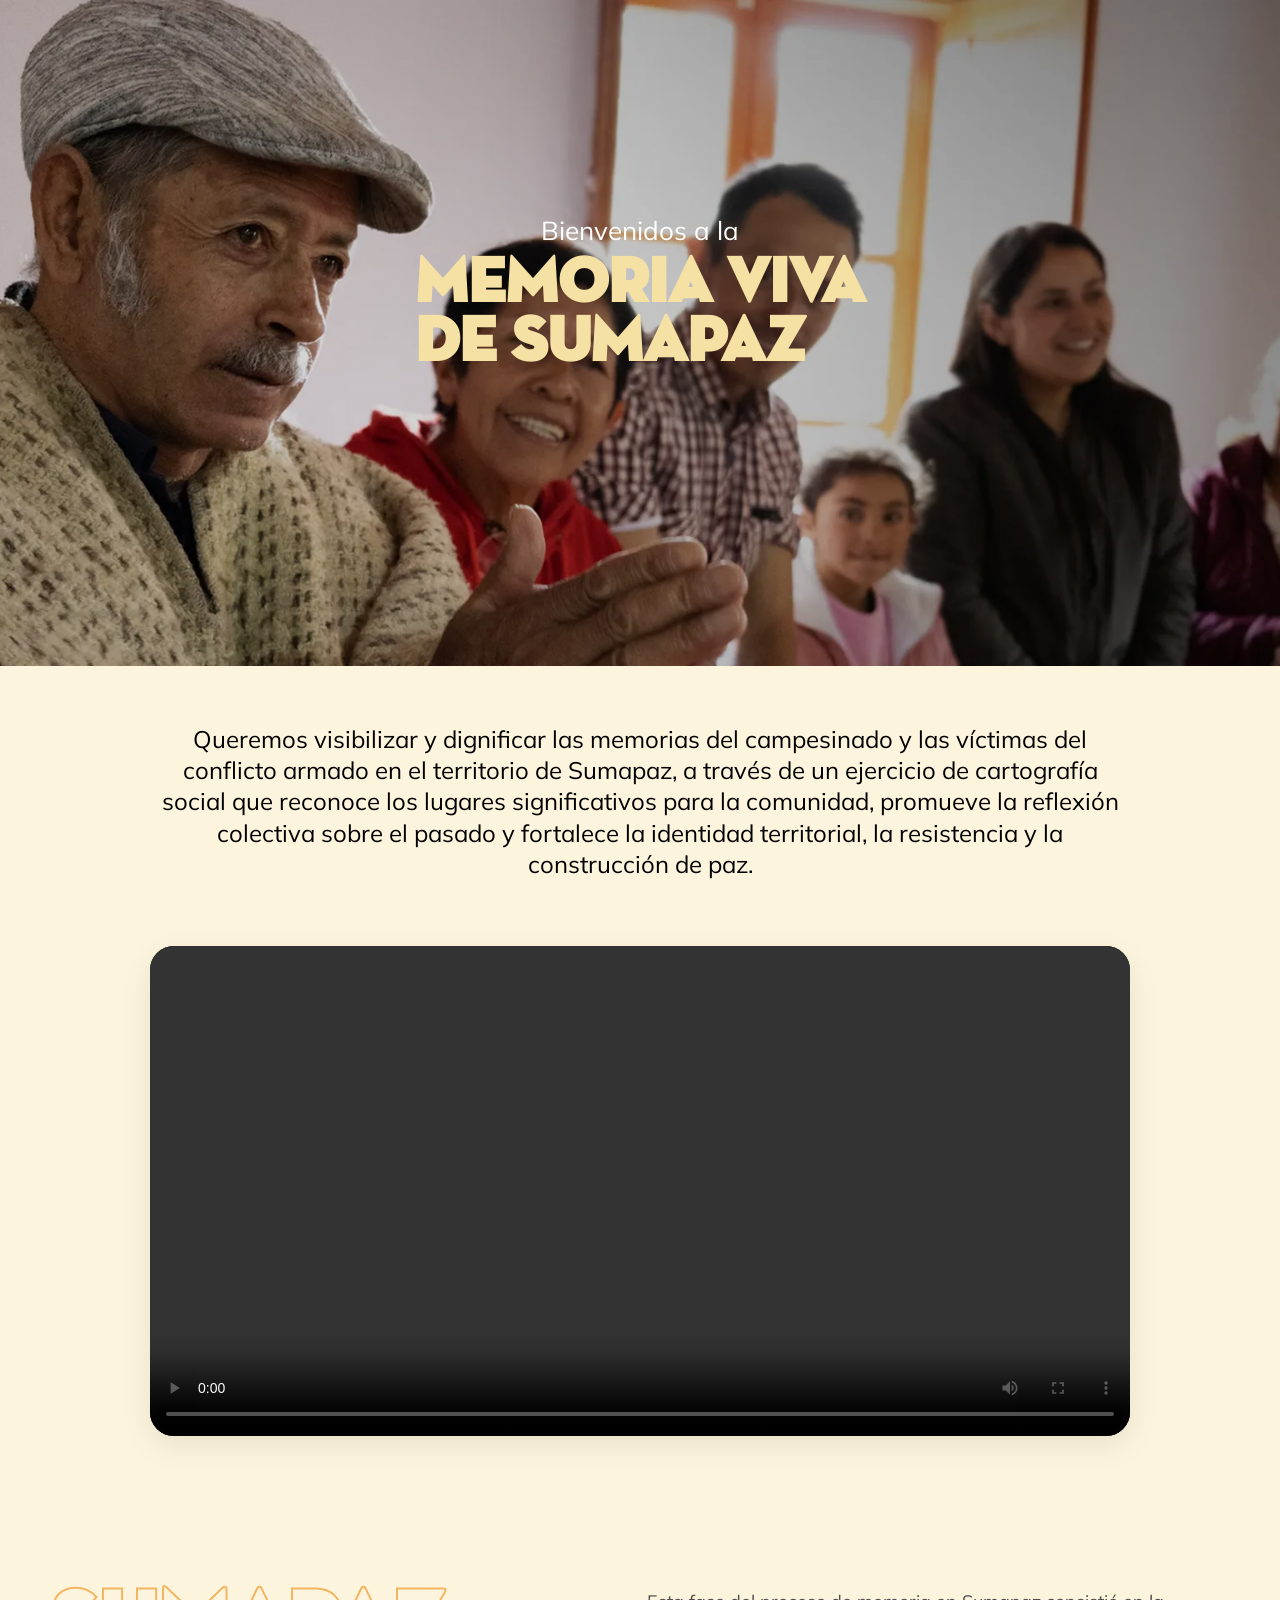
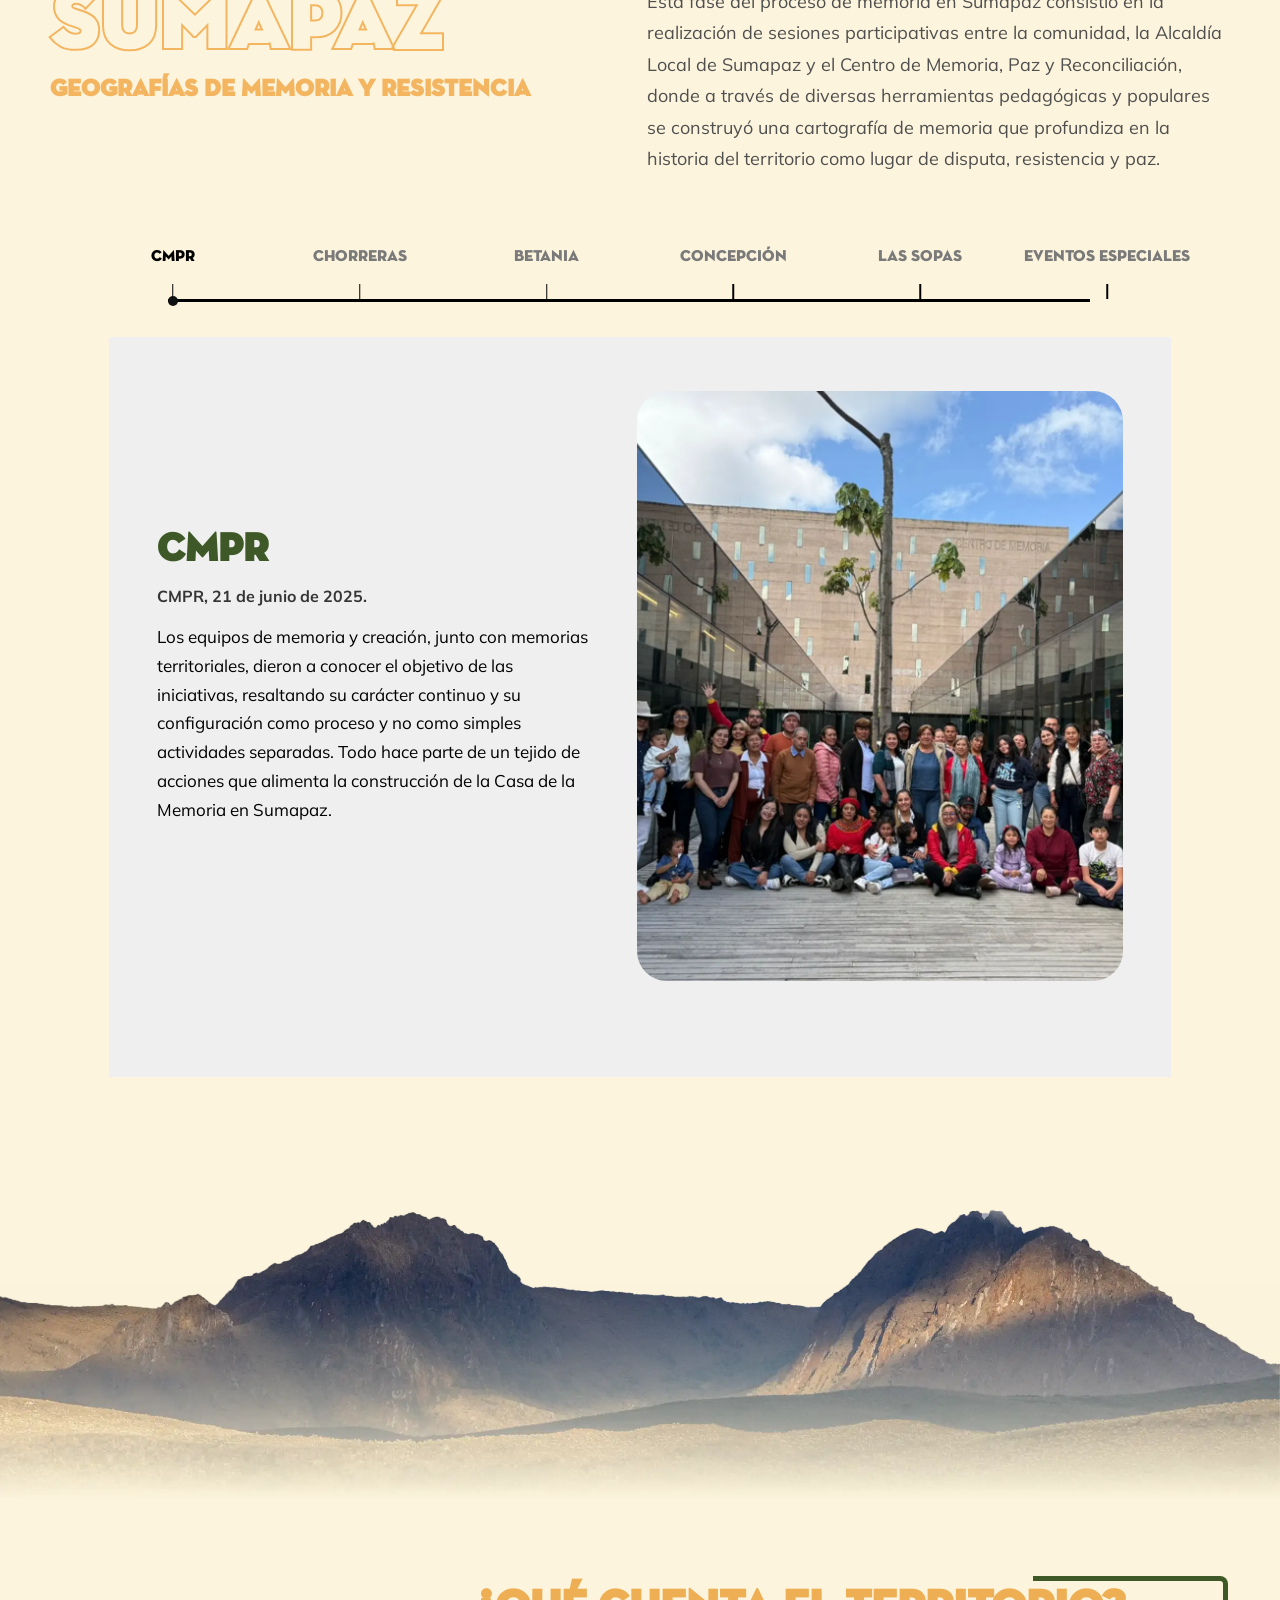
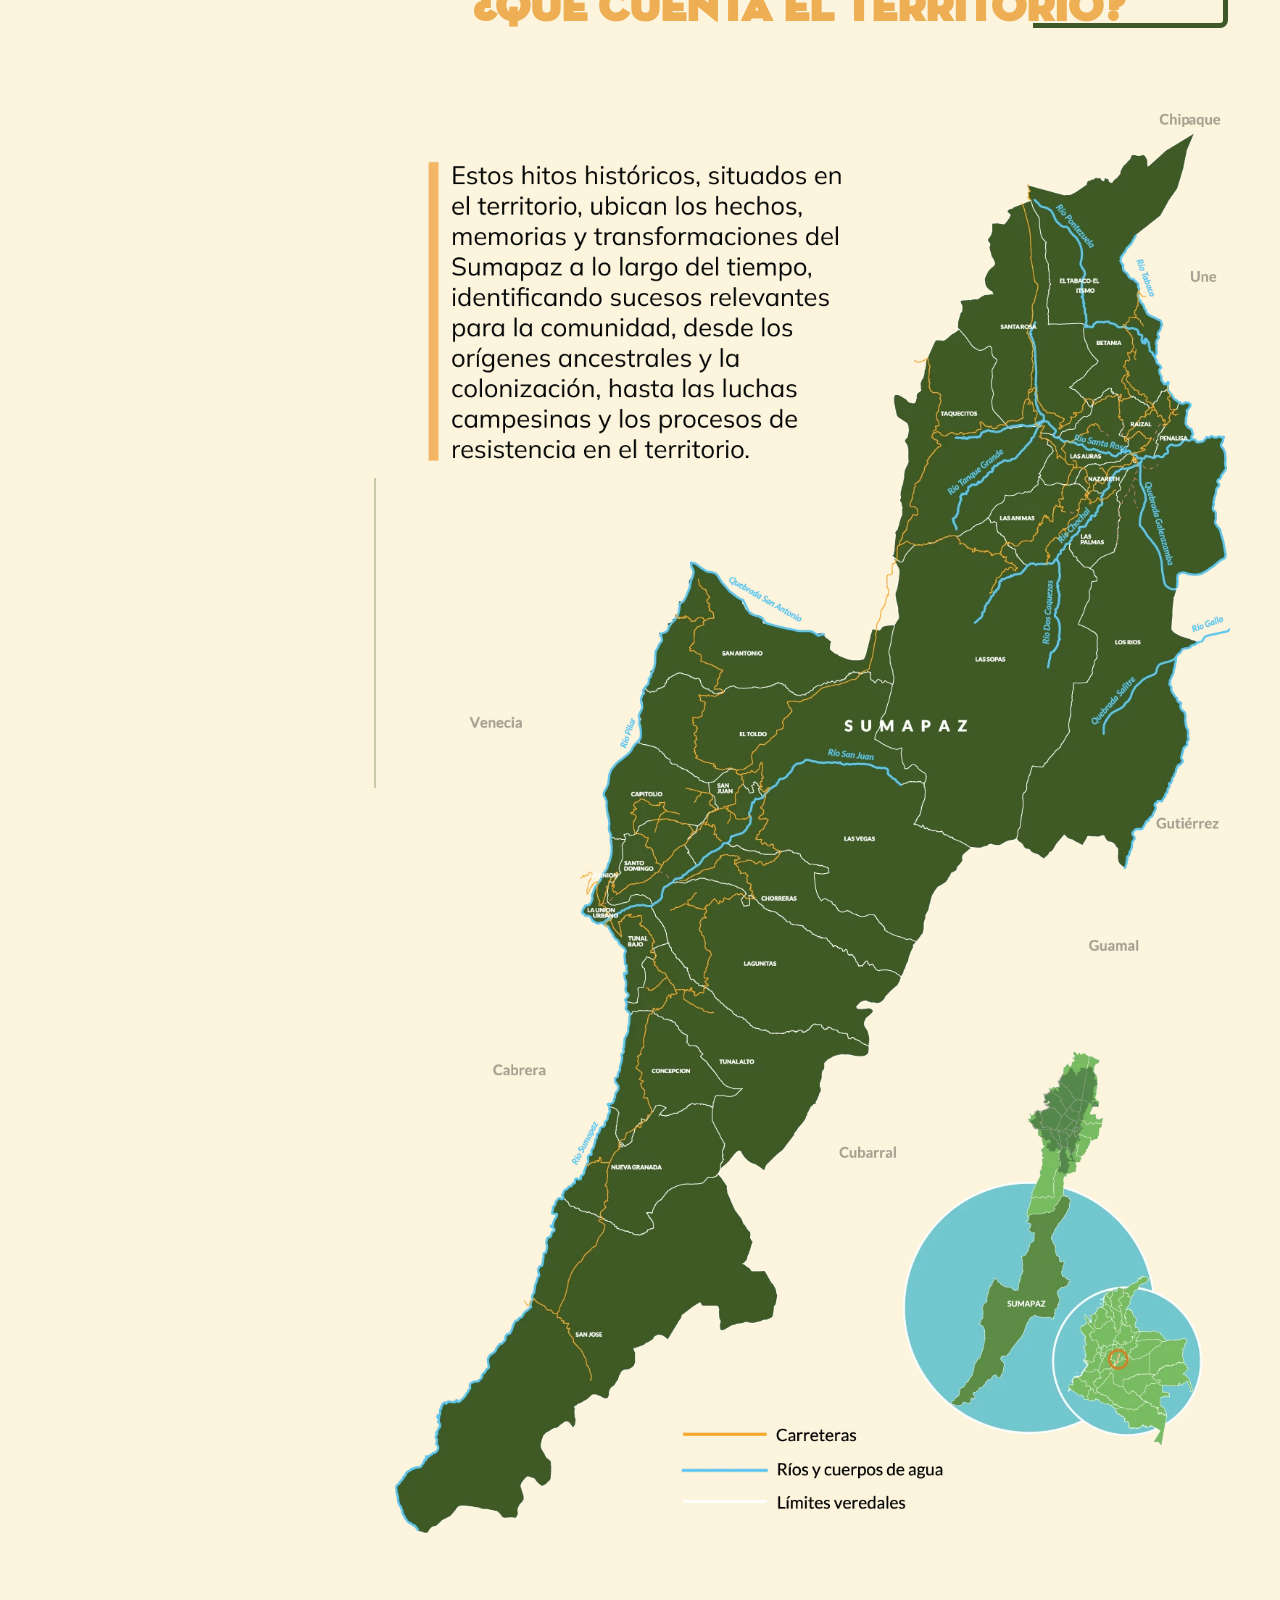
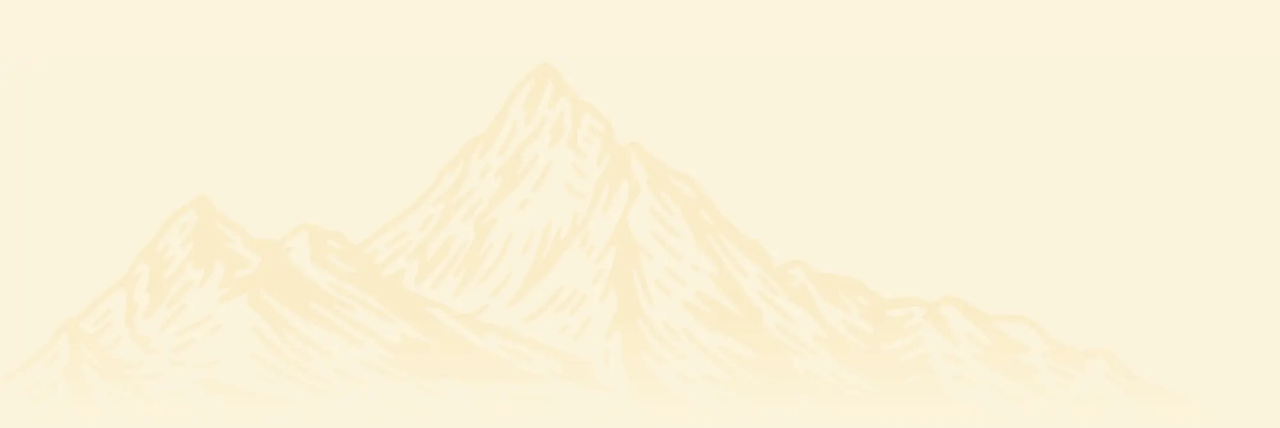
==== memoria/index.html @ 8e5ad5a5 "Estructura inicial home + somos + memoria" ====
<!DOCTYPE html>
<html lang="es">
<head>
  <meta charset="UTF-8" />
  <meta name="viewport" content="width=device-width, initial-scale=1.0" />
  <title>Memoria Viva de Sumapaz</title>

  <link rel="stylesheet" href="assets/css/styles.css" />
  <link rel="preconnect" href="https://fonts.googleapis.com" />
  <link rel="preconnect" href="https://fonts.gstatic.com" crossorigin />
  <link
    href="https://fonts.googleapis.com/css2?family=Mulish:wght@300;400;500;600;700;800&display=swap"
    rel="stylesheet"
  />
</head>
<body>

  <!-- HERO -->
  <div class="hero-banner-bg"></div>

  <section class="hero-spacer" id="inicio">
    <div class="hero-fixed-content" id="heroFixedContent">
      <p class="hero-kicker">Bienvenidos a la</p>
      <h1 class="hero-title">MEMORIA VIVA<br>DE SUMAPAZ</h1>
    </div>
  </section>

  <!-- CONTENIDO GENERAL -->
  <main class="page-shell">
    <div class="page-surface"></div>

    <!-- INTRO -->
    <section class="intro-overlay">
      <div class="container">
        <p class="intro-text">
          Queremos visibilizar y dignificar las memorias del campesinado y las
          víctimas del conflicto armado en el territorio de Sumapaz, a través de
          un ejercicio de cartografía social que reconoce los lugares significativos
          para la comunidad, promueve la reflexión colectiva sobre el pasado y
          fortalece la identidad territorial, la resistencia y la construcción de paz.
        </p>
      </div>
    </section>

    <!-- VIDEO -->
    <section class="video-section" id="video">
      <div class="container">
        <div class="video-wrap">
          <video controls preload="metadata">
            <source src="assets/img/1video_editado.mp4" type="video/mp4" />
            Tu navegador no soporta la reproducción de video.
          </video>
        </div>
      </div>
    </section>

    <!-- PROCESO / TIMELINE -->
    <section class="process-section" id="proceso">
      <div class="container process-container">

        <div class="process-grid">
          <h2 class="process-title">
            <span class="process-title-main">Sumapaz</span>
            <span class="process-title-sub">geografías de memoria y resistencia</span>
          </h2>

          <p class="process-description">
            Esta fase del proceso de memoria en Sumapaz consistió en la realización
            de sesiones participativas entre la comunidad, la Alcaldía Local de
            Sumapaz y el Centro de Memoria, Paz y Reconciliación, donde a través de
            diversas herramientas pedagógicas y populares se construyó una cartografía
            de memoria que profundiza en la historia del territorio como lugar de
            disputa, resistencia y paz.
          </p>
        </div>

        <!-- TIMELINE SUPERIOR -->
        <div class="timeline-header">
          <div class="timeline-line"></div>
          <div class="timeline-progress"></div>
          <div class="timeline-progress-dot"></div>

          <button class="timeline-stop active" data-target="cmpr" type="button">
            <span class="timeline-stop-label">CMPR</span>
          </button>

          <button class="timeline-stop" data-target="chorreras" type="button">
            <span class="timeline-stop-label">CHORRERAS</span>
          </button>

          <button class="timeline-stop" data-target="betania" type="button">
            <span class="timeline-stop-label">BETANIA</span>
          </button>

          <button class="timeline-stop" data-target="concepcion" type="button">
            <span class="timeline-stop-label">CONCEPCIÓN</span>
          </button>

          <button class="timeline-stop" data-target="sopas" type="button">
            <span class="timeline-stop-label">LAS SOPAS</span>
          </button>

          <button class="timeline-stop" data-target="eventos" type="button">
            <span class="timeline-stop-label">EVENTOS ESPECIALES</span>
          </button>
        </div>

        <!-- PANEL CMPR -->
        <article class="timeline-panel active" id="cmpr">
          <div class="timeline-stage">
            <div class="timeline-stage-text">
              <h3 class="timeline-place">CMPR</h3>
              <p class="timeline-date"><strong>CMPR, 21 de junio de 2025.</strong></p>
              <p class="timeline-copy">
                Los equipos de memoria y creación, junto con memorias territoriales,
                dieron a conocer el objetivo de las iniciativas, resaltando su carácter
                continuo y su configuración como proceso y no como simples actividades
                separadas. Todo hace parte de un tejido de acciones que alimenta la
                construcción de la Casa de la Memoria en Sumapaz.
              </p>
            </div>

            <div class="timeline-stage-media media-single">
              <img src="assets/img/CMPR_V1.webp" alt="CMPR" />
            </div>
          </div>
        </article>

        <!-- PANEL CHORRERAS -->
        <article class="timeline-panel" id="chorreras">
          <div class="timeline-stage">
            <div class="timeline-stage-text">
              <h3 class="timeline-place">CHORRERAS</h3>
              <p class="timeline-date"><strong>Chorreras, 13 de julio de 2025.</strong></p>
              <p class="timeline-copy">
                La memoria colectiva no tiene dueño, su relación con los humanos es
                amplia y plural y está en relación continua con los contextos. El análisis
                gira en Sumapaz y su memoria. La ancestralidad, las diferentes etapas
                de la violencia hasta llegar al Acuerdo de Paz, el incumplimiento del mismo,
                la militarización excesiva que persiste y las diversas resistencias que el
                territorio ha ofrecido.
              </p>
            </div>

            <div class="timeline-stage-media media-carousel" data-carousel>
              <button class="carousel-arrow prev" type="button" data-carousel-prev aria-label="Anterior">‹</button>

              <div class="carousel-viewport">
                <div class="carousel-track">
                  <div class="carousel-slide active">
                    <img src="assets/img/CHORRERAS_1.webp" alt="Chorreras 1" />
                  </div>
                  <div class="carousel-slide">
                    <img src="assets/img/CHORRERAS_2_2.webp" alt="Chorreras 2" />
                  </div>
                </div>
              </div>

              <button class="carousel-arrow next" type="button" data-carousel-next aria-label="Siguiente">›</button>
            </div>
          </div>
        </article>

        <!-- PANEL BETANIA -->
        <article class="timeline-panel" id="betania">
          <div class="timeline-stage">
            <div class="timeline-stage-text">
              <h3 class="timeline-place">BETANIA</h3>
              <p class="timeline-date"><strong>Betania, 2 de agosto de 2025.</strong></p>
              <p class="timeline-copy">
                Con mapa y esfero en mano, la comunidad se dedicó a señalar y reflexionar
                sobre las historias que el territorio guarda y las maneras en que se han
                vivido distintos hechos relacionados con la defensa del territorio, las
                prácticas ancestrales, el conflicto armado y los hitos históricos.
              </p>
            </div>

            <div class="timeline-stage-media media-carousel" data-carousel>
              <button class="carousel-arrow prev" type="button" data-carousel-prev aria-label="Anterior">‹</button>

              <div class="carousel-viewport">
                <div class="carousel-track">
                  <div class="carousel-slide active">
                    <img src="assets/img/BETANIA_1.webp" alt="Betania 1" />
                  </div>
                  <div class="carousel-slide">
                    <img src="assets/img/BETANIA_2.webp" alt="Betania 2" />
                  </div>
                </div>
              </div>

              <button class="carousel-arrow next" type="button" data-carousel-next aria-label="Siguiente">›</button>
            </div>
          </div>
        </article>

        <!-- PANEL CONCEPCIÓN -->
        <article class="timeline-panel" id="concepcion">
          <div class="timeline-stage">
            <div class="timeline-stage-text">
              <h3 class="timeline-place">CONCEPCIÓN</h3>
              <p class="timeline-date"><strong>Concepción, 21 de septiembre de 2025.</strong></p>
              <p class="timeline-copy">
                Una vez definidos los puntos de memoria, se profundizó en la pregunta
                sobre cómo narrarlos y qué formato utilizar para compartir esas historias
                con la comunidad y con quienes visiten este espacio.
              </p>
            </div>

            <div class="timeline-stage-media media-carousel" data-carousel>
              <button class="carousel-arrow prev" type="button" data-carousel-prev aria-label="Anterior">‹</button>

              <div class="carousel-viewport">
                <div class="carousel-track">
                  <div class="carousel-slide active">
                    <img src="assets/img/CONCEPCION_1.webp" alt="Concepción 1" />
                  </div>
                  <div class="carousel-slide">
                    <img src="assets/img/CONCEPCION_2.webp" alt="Concepción 2" />
                  </div>
                </div>
              </div>

              <button class="carousel-arrow next" type="button" data-carousel-next aria-label="Siguiente">›</button>
            </div>
          </div>
        </article>

        <!-- PANEL LAS SOPAS -->
        <article class="timeline-panel" id="sopas">
          <div class="timeline-stage">
            <div class="timeline-stage-text">
              <h3 class="timeline-place">LAS SOPAS</h3>
              <p class="timeline-date"><strong>Las Sopas, 28 de septiembre de 2025.</strong></p>
              <p class="timeline-copy">
                En este encuentro la comunidad se puso manos a la obra para crear
                diferentes piezas en formatos como collage, video, textos y otras
                expresiones que hacen visible la memoria del territorio.
              </p>
            </div>

            <div class="timeline-stage-media media-single">
              <img src="assets/img/LAS-SOPAS.webp" alt="Las Sopas" />
            </div>
          </div>
        </article>

        <!-- PANEL EVENTOS -->
        <article class="timeline-panel" id="eventos">
          <div class="timeline-stage">
            <div class="timeline-stage-text">
              <h3 class="timeline-place">CONMEMORACIÓN DÍA DE LAS VÍCTIMAS EN SUMAPAZ</h3>
              <p class="timeline-date"><strong>30 de noviembre de 2025</strong></p>

              <h3 class="timeline-place second-title">INAUGURACIÓN TRANSMEDIA CENTRO DE MEMORIA</h3>
              <p class="timeline-date"><strong>0 de – de 2025</strong></p>
            </div>

            <div class="timeline-stage-media media-single">
              <img src="assets/img/imagen-de-prueba-cuadrada-1200-1200.webp" alt="Eventos especiales" />
            </div>
          </div>
        </article>

      </div>
    </section>

    <!-- FRANJA DECORATIVA -->
    <section class="section-divider-image">
      <img src="assets/img/montanas-sumapaz-copia.webp" alt="Montañas de Sumapaz" />
    </section>

    <!-- MAPA -->
<section class="map-section" id="mapa">
  <div class="container map-layout">

    <aside class="map-sidebar">
      <div class="map-tabs map-tabs-vertical" id="memoryTabs"></div>
    </aside>

    <div class="map-main">
      <div class="map-heading">
        <h2 class="map-heading-title">
          ¿QUÉ CUENTA EL
          <span class="map-heading-highlight">TERRITORIO?</span>
        </h2>
      </div>

      <div class="map-typing-wrap">
        <p class="map-typing-text" id="typingText"></p>
      </div>

      <div class="map-content-row">
        <div class="map-frame" id="mapCanvas">
          <img
            src="assets/img/mapa-supamaz_V1_5-copia.webp"
            class="map-image"
            id="mapImage"
            alt="Mapa interactivo de Sumapaz"
          />

          <div class="marker-layer" id="markerLayer"></div>

          <article class="map-point-card hidden" id="floatingCard">
            <button
              class="map-point-card-close"
              id="floatingCardClose"
              type="button"
              aria-label="Cerrar"
            >
              ×
            </button>

            <h4 class="map-point-card-title" id="cardTitle"></h4>
            <p class="map-point-card-place" id="cardPlace"></p>
            <p class="map-point-card-text" id="cardText"></p>
            <a
              class="map-point-card-link"
              id="cardLink"
              href="#"
              target="_blank"
              rel="noopener noreferrer"
            >
              Leer más
            </a>
          </article>
        </div>
      </div>
    </div>

  </div>
</section>

    <!-- FOOTER VISUAL -->
    <section class="footer-visual">
      <img src="assets/img/footer_imagen-copia.webp" alt="Cierre visual Memoria Sumapaz" />
    </section>

  </main>

  <script src="assets/js/app.js"></script>
</body>
</html>
---- memoria/assets/css/styles.css ----
@font-face {
  font-family: "Titulos";
  src: url("../fonts/NeutraDisp-Titling.ttf") format("truetype");
  font-weight: normal;
  font-style: normal;
  font-display: swap;
}

:root {
  --bg-main: #fcf4dc;
  --white: #ffffff;
  --black: #000000;
  --text-dark: #353535;
  --text-muted: #727272;
  --gold-soft: #f6e1a5;
  --gold-main: #f4b561;
  --green-main: #3e5927;

  --font-title: "Titulos", "Open Sans", sans-serif;
  --font-body: "Mulish", "Open Sans", sans-serif;

  --container: 1180px;
  --radius-lg: 24px;
  --shadow-soft: 0 10px 30px rgba(0, 0, 0, 0.08);
}

* {
  box-sizing: border-box;
}

html {
  scroll-behavior: smooth;
}

body {
  margin: 0;
  background: var(--bg-main);
  color: var(--text-dark);
  font-family: var(--font-body);
}

img {
  max-width: 100%;
  display: block;
}

a {
  text-decoration: none;
}

.container {
  width: min(100% - 40px, var(--container));
  margin: 0 auto;
}

/* =========================
HERO
========================= */

body::before {
  content: "";
  position: fixed;
  inset: 0 0 auto 0;
  width: 100%;
  height: 100vh;
  min-height: 600px;
  z-index: -1;
  background-image:
    linear-gradient(rgba(0, 0, 0, 0.12), rgba(0, 0, 0, 0.12)),
    url("../img/banner_V1.webp");
  background-size: cover;
  background-repeat: no-repeat;
  background-position: center center;
}

/* Espacio que ocupa visualmente el banner */
.hero-spacer {
  position: relative;
  height: 74vh;
  min-height: 600px;
}

/* Texto encima del banner */
.hero-fixed-content {
  position: fixed;
  top: -40px;
  left: 0;
  width: 100%;
  height: 74vh;
  min-height: 600px;
  z-index: 3;
  
    display: flex;
  flex-direction: column;
  justify-content: center;
  align-items: center;

}

.hero-kicker {
  margin: 0 0 8px;
  color: #fff;
  font-size: 26px;
  font-family: var(--font-body);
  font-weight: 400;
}

.hero-title {
  margin: 0;
  font-family: var(--font-title);
  font-size: clamp(42px, 5vw, 72px); 
  line-height: 0.92;
  color: var(--gold-soft);
  text-transform: uppercase;
}

/* Todo el contenido real va por encima */
.page-shell {
  position: relative;
  z-index: 20;
  background: var(--bg-main);
}

.page-surface {
  position: relative;
  z-index: 21;
  background: var(--bg-main);
}

.video-section,
.process-section,
.section-divider-image,
.map-section,
.footer-visual {
  position: relative;
  z-index: 25;
  background: transparent;
}

/* Primera capa que tapa el banner */
.intro-overlay {
  position: relative;
  z-index: 25;
  background: var(--bg-main);
  padding: 58px 0 46px;
}

.intro-text {
  max-width: 980px;
  margin: 0 auto;
  text-align: center;
  font-size: 18px;
  line-height: 1.6;
  color: #111;
}
/*-----------------------------------*/
@media (max-width: 980px) {
  body::before,
  .hero-spacer,
  .hero-fixed-content {
    height: 62vh;
    min-height: 500px;
  }

  .hero-kicker {
    font-size: 22px;
  }

  .hero-title {
    font-size: clamp(42px, 8vw, 72px);
  }

  .intro-overlay {
    padding: 42px 0 34px;
  }

  .intro-text {
    font-size: 17px;
  }
}

@media (max-width: 640px) {
  body::before,
  .hero-spacer,
  .hero-fixed-content {
    height: 54vh;
    min-height: 420px;
  }

  .hero-kicker {
    font-size: 18px;
  }

  .hero-title {
    font-size: clamp(34px, 9vw, 54px);
  }

  .intro-text {
    font-size: 16px;
    line-height: 1.55;
  }
}

/* =========================
   INTRO
========================= */
.intro {
  padding: 80px 0 40px;
}

.intro-text {
  max-width: 980px;
  margin: 0 auto;
  text-align: center;
  font-size: 24px;
  line-height: 1.3;
  color: var(--black);
}

/* =========================
   VIDEO
========================= */
.video-section {
  padding: 20px 0 80px;
}

.video-wrap {
  max-width: 980px;
  margin: 0 auto;
  border-radius: var(--radius-lg);
  overflow: hidden;
  box-shadow: var(--shadow-soft);
  background: #000;
}

.video-wrap video,
.video-wrap iframe {
  width: 100%;
  height: auto;
  display: block;
}

/* =========================
   BLOQUE PROCESO
========================= */
.process-section {
  padding: 70px 0 80px;
}

.process-grid {
  display: grid;
  grid-template-columns: 1.4fr 1fr;
  gap: 40px;
  align-items: start;
  margin-bottom: 50px;
}

.process-title {
  margin: 0;
  font-family: var(--font-title);
  line-height: 1;
}

.process-title-main {
  display: block;
  font-family: var(--font-title);
  font-size: clamp(54px, 7vw, 84px);
  line-height: 0.95;
  color: transparent;
  -webkit-text-stroke: 2px var(--gold-main);

  letter-spacing: 1px;
}

.process-title-sub {
  display: block;
  margin-top: 10px;
  font-family: var(--font-title);
  font-size: clamp(18px, 2vw, 24px);
  line-height: 1.15;
  color: var(--gold-main);
  text-transform: uppercase;
}

.process-description {
  margin: 0;
  font-size: 18px;
  line-height: 1.7;
}

/* =========================
   TIMELINE NAV
========================= */
.timeline-nav {
  display: flex;
  flex-wrap: wrap;
  gap: 12px;
  align-items: center;
  justify-content: center;
  margin-bottom: 50px;
}

.timeline-btn {
  border: none;
  background: transparent;
  padding: 6px 10px;
  cursor: pointer;
  font-family: var(--font-title);
  font-size: 20px;
  color: var(--text-muted);
  transition: 0.25s ease;
}

.timeline-btn.active {
  color: var(--black);
  font-size: 25px;
}

.timeline-panel {
  display: none;
}

.timeline-panel.active {
  display: block;
}

.timeline-card {
  display: grid;
  grid-template-columns: 1fr 1fr;
  gap: 40px;
  align-items: center;
}

.timeline-card-media img {
  width: 100%;
  border-radius: var(--radius-lg);
  box-shadow: var(--shadow-soft);
}

.timeline-place {
  margin: 0 0 10px;
  font-family: var(--font-title);
  font-size: 40px;
  color: var(--green-main);
}

.timeline-copy {
  font-size: 17px;
  line-height: 1.7;
  color: var(--black);
}

/* =========================
   MAPA ESTILO MUESTRA
========================= */

/* =========================
   MAPA ESTILO AJUSTADO
========================= */

.map-section {
  padding: 90px 0 80px;
  background: var(--bg-main);
}

.map-layout {
  display: grid;
  grid-template-columns: 300px 1fr;
  gap: 42px;
  align-items: start;
}

/* =========================
   COLUMNA IZQUIERDA
========================= */

.map-sidebar {
  padding-top: 500px;
}

.map-tabs.map-tabs-vertical {
  display: flex;
  flex-direction: column;
  gap: 26px;
  align-items: flex-start;
  position: relative;
  margin: 0;
}

.map-tabs.map-tabs-vertical::after {
  content: "";
  position: absolute;
  right: -26px;
  top: -10px;
  width: 2px;
  height: 310px;
  background: rgba(62, 89, 39, 0.28);
}

.map-tab {
  appearance: none;
  border: 0;
  background: transparent;
  color: #9a9a9a;
  padding: 0;
  cursor: pointer;
  font-family: var(--font-title);
  font-size: 22px;
  line-height: 1.1;
  text-align: left;
  transition: color 0.25s ease, transform 0.25s ease;
  position: relative;
}

.map-tab:hover {
  color: #4b4b4b;
  background: transparent;
  transform: translateX(4px);
}

.map-tab.active {
  color: #3e5927;
  background: transparent;
}

.map-tab.active::after {
  content: "";
  position: absolute;
  right: -34px;
  top: 50%;
  transform: translateY(-50%);
  width: 6px;
  height: 58px;
  background: #3e5927;
  border-radius: 6px;
  box-shadow: 0 0 0 10px rgba(62, 89, 39, 0.03);
}

/* =========================
   COLUMNA DERECHA
========================= */

.map-main {
  min-width: 0;
}

.map-heading {
  display: flex;
  justify-content: center;
  margin-bottom: 8px;
}

.map-heading-title {
  margin: 0;
  font-family: var(--font-title);
  font-size: clamp(32px, 3.5vw, 56px);
  line-height: 0.95;
  color: #edae54;
  text-transform: uppercase;
  text-align: center;
  max-width: 760px;
}

.map-heading-highlight {
  position: relative;
  display: inline-block;
  padding: 0 24px 2px 0;
}

.map-heading-highlight::after {
  content: "";
  position: absolute;
  left: 62%;
  top: -12px;
  width: 190px;
  height: 42px;
  border: 5px solid #3e5927;
  border-left: 0;
  border-radius: 0 8px 8px 0;
  pointer-events: none;
}

/* typing */
.map-typing-wrap {
  display: flex;
  justify-content: center;
  margin: 8px 0 32px;
  min-height: 38px;
}

.map-typing-text {
  margin: 0;
  text-align: center;
  font-family: var(--font-body);
  font-size: clamp(20px, 1.7vw, 26px);
  font-weight: 500;
  color: #202020;
}

/* texto + mapa */
.map-content-row {
  display: flex;
  justify-content: flex-end;
}

/* bloque descriptivo */
.map-intro-block {
  padding-top: 56px;
  max-width: 320px;
  position: relative;
}

.map-intro-block::before {
  content: "";
  position: absolute;
  left: -16px;
  top: 58px;
  width: 8px;
  height: 196px;
  background: #edae54;
}

.map-intro-block p {
  margin: 0;
  font-size: 18px;
  line-height: 1.4;
  color: #202020;
}

/* mapa */
.map-frame {
  position: relative;
  width: 100%;
  margin: 0;
  padding: 0;
  background: transparent;
  border-radius: 0;
  box-shadow: none;
  overflow: visible;
}

.map-image {
  width: 100%;
  max-width: 1080px;
  margin-left: auto;
  display: block;
  border-radius: 0;
}

/* capa de marcadores */
.marker-layer {
  position: absolute;
  inset: 0;
  z-index: 5;
  pointer-events: none;
}

.marker-layer .map-marker {
  pointer-events: auto;
}

/* =========================
   PUNTOS SONAR
========================= */

.map-marker {
  position: absolute;
  transform: translate(-50%, -50%);
  width: 42px;
  height: 42px;
  border: 0;
  padding: 0;
  background: transparent;
  cursor: pointer;
  z-index: 6;
}

.map-marker__dot {
  position: absolute;
  top: 50%;
  left: 50%;
  width: 18px;
  height: 18px;
  border-radius: 50%;
  transform: translate(-50%, -50%);
  background: #fff8ef;
  border: 4px solid #edae54;
  box-shadow:
    0 0 0 5px rgba(255, 255, 255, 0.2),
    0 0 18px rgba(237, 174, 84, 0.38);
  z-index: 3;
}

.map-marker__ring {
  position: absolute;
  top: 50%;
  left: 50%;
  width: 24px;
  height: 24px;
  border-radius: 50%;
  transform: translate(-50%, -50%);
  border: 2px solid rgba(255, 255, 255, 0.55);
  animation: mapSonarPulse 2.2s ease-out infinite;
  z-index: 1;
}

.map-marker__ring.delay-1 {
  animation-delay: 0.7s;
}

.map-marker__ring.delay-2 {
  animation-delay: 1.4s;
}

.map-marker:hover .map-marker__dot {
  transform: translate(-50%, -50%) scale(1.12);
}

.map-marker.active .map-marker__dot {
  background: #ffffff;
  border-color: #f4b561;
  box-shadow:
    0 0 0 6px rgba(244, 181, 97, 0.18),
    0 0 30px rgba(244, 181, 97, 0.42);
}

@keyframes mapSonarPulse {
  0% {
    transform: translate(-50%, -50%) scale(0.8);
    opacity: 0.95;
  }
  100% {
    transform: translate(-50%, -50%) scale(3.8);
    opacity: 0;
  }
}

/* tarjeta */
.map-point-card {
  position: absolute;
  z-index: 20;
  width: min(340px, calc(100% - 20px));
  background: rgba(255, 252, 244, 0.98);
  border-radius: 22px;
  box-shadow: 0 18px 34px rgba(0, 0, 0, 0.16);
  padding: 20px 20px 18px;
  border: 1px solid rgba(17, 17, 17, 0.08);
}

.hidden {
  display: none !important;
}

.map-point-card-close {
  position: absolute;
  top: 10px;
  right: 10px;
  width: 34px;
  height: 34px;
  border: 0;
  border-radius: 50%;
  background: rgba(17, 17, 17, 0.07);
  color: #111;
  font-size: 20px;
  cursor: pointer;
}

.map-point-card-title {
  margin: 0 34px 8px 0;
  font-family: var(--font-title);
  font-size: 24px;
  line-height: 1;
  color: #3e5927;
}

.map-point-card-place {
  margin: 0 0 12px;
  font-size: 13px;
  font-weight: 800;
  letter-spacing: 0.05em;
  text-transform: uppercase;
  color: #8b6b35;
}

.map-point-card-text {
  margin: 0;
  font-size: 15px;
  line-height: 1.65;
  color: #232323;
}

.map-point-card-link {
  display: inline-flex;
  align-items: center;
  margin-top: 14px;
  padding: 10px 16px;
  border-radius: 999px;
  background: #111;
  color: #fcf4dc;
  font-size: 12px;
  font-weight: 800;
  letter-spacing: 0.04em;
  text-transform: uppercase;
}

/* =========================
   RESPONSIVE
========================= */

@media (max-width: 1200px) {
  .map-layout {
    grid-template-columns: 240px 1fr;
    gap: 26px;
  }

  .map-sidebar {
    padding-top: 440px;
  }

  .map-content-row {
    grid-template-columns: 280px 1fr;
    gap: 18px;
  }

  .map-image {
    max-width: 860px;
  }

  .map-intro-block p {
    font-size: 17px;
  }

  .map-heading-highlight::after {
    width: 150px;
    height: 34px;
    top: -10px;
  }
}

@media (max-width: 980px) {
  .map-layout {
    grid-template-columns: 1fr;
  }

  .map-sidebar {
    padding-top: 0;
    order: 2;
  }

  .map-main {
    order: 1;
  }

  .map-tabs.map-tabs-vertical {
    flex-direction: row;
    flex-wrap: wrap;
    gap: 14px;
    justify-content: center;
  }

  .map-tabs.map-tabs-vertical::after {
    display: none;
  }

  .map-tab {
    border: 1.5px solid #3e5927;
    border-radius: 999px;
    padding: 10px 16px;
    font-size: 17px;
  }

  .map-tab.active {
    background: #3e5927;
    color: #fcf4dc;
  }

  .map-tab.active::after {
    display: none;
  }

  .map-content-row {
    grid-template-columns: 1fr;
  }

  .map-intro-block {
    max-width: 100%;
    padding-top: 0;
    margin-bottom: 20px;
  }

  .map-intro-block::before {
    left: 0;
    top: 0;
    width: 6px;
    height: 100%;
  }

  .map-intro-block p {
    padding-left: 20px;
    font-size: 17px;
  }

  .map-image {
    max-width: 100%;
  }

  .map-heading-highlight::after {
    left: 58%;
    width: 120px;
    height: 28px;
    border-width: 4px;
  }
}

@media (max-width: 640px) {
  .map-section {
    padding: 70px 0 60px;
  }

  .map-heading-title {
    font-size: 34px;
  }

  .map-typing-text {
    font-size: 18px;
  }

  .map-intro-block p {
    font-size: 16px;
    line-height: 1.5;
  }

  .map-marker {
    width: 34px;
    height: 34px;
  }

  .map-marker__dot {
    width: 15px;
    height: 15px;
    border-width: 3px;
  }

  .map-marker__ring {
    width: 20px;
    height: 20px;
  }

  .map-point-card {
    width: min(270px, calc(100% - 16px));
    padding: 16px 16px 14px;
  }

  .map-point-card-title {
    font-size: 20px;
  }

  .map-heading-highlight::after {
    display: none;
  }
}

/* =========================
   FOOTER VISUAL
========================= */
.footer-visual {
  padding-top: 40px;
}

.footer-visual img {
  width: 100%;
  display: block;
}

/* =========================
   ANIMACIONES
========================= */
@keyframes pulse {
  0% {
    transform: scale(0.8);
    opacity: 0.9;
  }
  100% {
    transform: scale(1.8);
    opacity: 0;
  }
}

/* =========================
   RESPONSIVE
========================= */
@media (max-width: 980px) {
  .hero {
    padding: 220px 0 180px;
  }

  .process-grid,
  .timeline-card {
    grid-template-columns: 1fr;
  }

  .intro-text {
    font-size: 21px;
  }

  .timeline-place {
    font-size: 34px;
  }
}

@media (max-width: 767px) {
  .hero {
    min-height: auto;
    padding: 250px 0 50px;
    background-position: left 30% center;
  }

  .hero-kicker {
    font-size: 30px;
  }

  .hero-title {
    line-height: 1.2;
  }

  .hero-title:first-of-type {
    font-size: 40px;
  }

  .hero-title:last-of-type {
    font-size: 50px;
  }

  .intro {
    padding-top: 50px;
  }

  .intro-text {
    font-size: 18px;
  }

  .process-title-main {
    font-size: 52px;
  }

  .process-title-sub {
    font-size: 20px;
  }

  .map-heading-sub {
    font-size: 22px;
  }

  .hotspot-card {
    min-width: 220px;
    max-width: 260px;
  }
}

/* =========================
   PROCESO / TIMELINE AJUSTE FINAL
========================= */

.process-section {
  padding: 70px 0 130px;
  background: #fcf4dc;
  overflow: hidden;
}

.process-container {
  max-width: 1520px;
}

.process-grid {
  display: grid;
  grid-template-columns: 0.95fr 1.05fr;
  gap: 70px;
  align-items: start;
  margin-bottom: 62px;
}

.process-title {
  margin: 0;
  line-height: 1;
}

.process-description {
  margin: 0;
  max-width: 640px;
  font-size: 18px;
  line-height: 1.75;
  color: #4f4f4f;
}

/* =========================
   TIMELINE SUPERIOR
========================= */

.timeline-header {
  --timeline-progress: 0%;
  position: relative;
  display: grid;
  grid-template-columns: repeat(6, 1fr);
  align-items: start;
  gap: 0;
  margin: 4px auto 52px;
  padding-top: 12px;
  width: min(95%, 1460px);
}

.timeline-line {
  position: absolute;
  left: 7.9%;
  right: 9.9%;
  top: 62px;
  height: 3px;
  background: var(--black);
}

.timeline-progress {
  display: none;
}

.timeline-progress-dot {
  display: none;
}

.timeline-stop {
  position: relative;
  background: transparent;
  border: 0;
  padding: 0 10px 20px;
  cursor: pointer;
  text-align: center;
}

.timeline-stop::before {
  content: "";
  position: absolute;
  left: 50%;
  top: 35px;
  width: 1.5px;
  height: 15px;
  background: var(--black);
  transform: translateX(-50%);
}

.timeline-stop::after {
  content: "";
  position: absolute;
  left: 50%;
  top: 47px;
  width: 10px;
  height: 10px;
  border-radius: 50%;
  background: transparent;
  transform: translateX(-50%);
  transition: 0.25s ease;
}

.timeline-stop-label {
  display: inline-block;
  font-family: var(--font-title);
  font-size: clamp(16px, 1.15vw, 24px);
  color: #7a7a7a;
  white-space: nowrap;
  transition: color 0.25s ease, transform 0.25s ease;
}

.timeline-stop:hover .timeline-stop-label {
  color: #222;
}

.timeline-stop.active .timeline-stop-label {
  color: var(--black);
  transform: none;
}

.timeline-stop.active::after {
  background: #111;
}

/* =========================
   PANEL
========================= */

.timeline-panel {
  display: none;
  opacity: 0;
  transform: translateY(14px);
}

.timeline-panel.active {
  display: block;
  animation: timelinePanelIn 0.45s ease forwards;
}

@keyframes timelinePanelIn {
  from {
    opacity: 0;
    transform: translateY(14px);
  }
  to {
    opacity: 1;
    transform: translateY(0);
  }
}

.timeline-stage {
  position: relative;
  display: grid;
  grid-template-columns: minmax(320px, 0.9fr) minmax(420px, 1fr);
  gap: 64px;
  align-items: center;
  background: #efefef;
  padding: 68px 74px 108px;
  width: min(84%, 1320px);
  margin: 0 auto;
}

.timeline-stage-text {
  max-width: 500px;
}

/* =========================
   MEDIA
========================= */

.timeline-stage-media {
  position: relative;
  width: 100%;
}

.media-single img,
.carousel-slide img {
  width: 100%;
  height: 690px;
  object-fit: cover;
  display: block;
}

.media-single img {
  border-radius: 30px;
}

/* =========================
   CARRUSEL
========================= */

.media-carousel {
  display: block;
}

.carousel-viewport {
  overflow: hidden;
  width: 100%;
  border-radius: 28px;
}

.carousel-arrow {
  display: none;
}

.carousel-track {
  display: flex;
  transition: transform 0.2s cubic-bezier(0.22, 0.61, 0.36, 1);
  width: 100%;
  will-change: transform;
}

.carousel-slide {
  min-width: 100%;
  flex: 0 0 100%;
}

.carousel-slide img {
  width: 100%;
  height: 640px;
  object-fit: cover;
  display: block;
}

/* =========================
   MONTAÑAS
========================= */

.timeline-mountains {
  display: block;
  width: min(88%, 1120px);
  margin: -88px auto 0;
  position: relative;
  z-index: 3;
  pointer-events: none;
}

/* =========================
   RESPONSIVE
========================= */

@media (max-width: 1280px) {
  .timeline-stage {
    width: min(90%, 1320px);
    gap: 42px;
    padding: 54px 48px 96px;
  }

  .media-single img,
  .carousel-slide img {
    height: 590px;
  }

  .timeline-mountains {
    width: min(90%, 1040px);
  }
}

@media (max-width: 1180px) {
  .timeline-stage {
    grid-template-columns: 1fr;
    width: min(92%, 1320px);
    padding: 40px 32px 84px;
  }

  .timeline-stage-text {
    max-width: 100%;
  }

  .media-single img,
  .carousel-slide img {
    height: 520px;
  }
}

@media (max-width: 980px) {
  .process-grid {
    grid-template-columns: 1fr;
    margin-bottom: 30px;
  }

  .timeline-header {
    grid-template-columns: repeat(3, 1fr);
    row-gap: 18px;
    width: 100%;
    margin-bottom: 30px;
  }

  .timeline-line,
  .timeline-progress,
  .timeline-progress-dot {
    display: none;
  }

  .timeline-stop::before,
  .timeline-stop::after {
    display: none;
  }

  .timeline-stage {
    gap: 26px;
    width: 100%;
    padding: 28px 20px 68px;
  }

  .media-single img,
  .carousel-slide img {
    height: 430px;
    border-radius: 22px;
  }

  .carousel-viewport {
    border-radius: 22px;
  }

  .timeline-mountains {
    width: 96%;
    margin-top: -40px;
  }
}

@media (max-width: 640px) {
  .timeline-header {
    grid-template-columns: repeat(2, 1fr);
  }

  .timeline-stop-label {
    white-space: normal;
    line-height: 1.1;
    font-size: 18px;
  }

  .timeline-place {
    font-size: 42px;
  }

  .timeline-copy {
    font-size: 17px;
    line-height: 1.7;
  }

  .media-single img,
  .carousel-slide img {
    height: 300px;
    border-radius: 18px;
  }

  .carousel-viewport {
    border-radius: 18px;
  }

  .timeline-stage {
    padding-bottom: 56px;
  }
}

/* =========================
   HEADER TIPO MUESTRA
========================= */

.site-header {
  position: fixed;
  top: 0;
  left: 0;
  width: 100%;
  z-index: 2000;
  transition: background 0.3s ease, box-shadow 0.3s ease, transform 0.3s ease;
  background: transparent;
}

.site-header.scrolled {
  background: rgba(252, 244, 220, 0.92);
  backdrop-filter: blur(10px);
  box-shadow: 0 8px 24px rgba(0, 0, 0, 0.08);
}

.site-header-inner {
  width: min(100% - 40px, 1380px);
  margin: 0 auto;
  min-height: 84px;
  display: flex;
  align-items: center;
  justify-content: space-between;
  gap: 24px;
}

.site-logo {
  display: inline-flex;
  align-items: center;
  max-width: 180px;
}

.site-logo img {
  width: 100%;
  height: auto;
  display: block;
  object-fit: contain;
}

.site-nav {
  display: flex;
  align-items: center;
  gap: 28px;
}

.site-nav a,
.site-mobile-menu a {
  text-decoration: none;
  color: #111;
  font-family: var(--font-title);
  font-size: 18px;
  line-height: 1;
  transition: opacity 0.2s ease, transform 0.2s ease;
}

.site-nav a:hover,
.site-mobile-menu a:hover {
  opacity: 0.7;
}

.site-menu-toggle {
  display: none;
  width: 46px;
  height: 46px;
  border: 0;
  background: transparent;
  cursor: pointer;
  padding: 0;
}

.site-menu-toggle span {
  display: block;
  width: 24px;
  height: 2px;
  background: #111;
  margin: 5px auto;
  transition: 0.25s ease;
}

.site-mobile-menu {
  display: none;
}
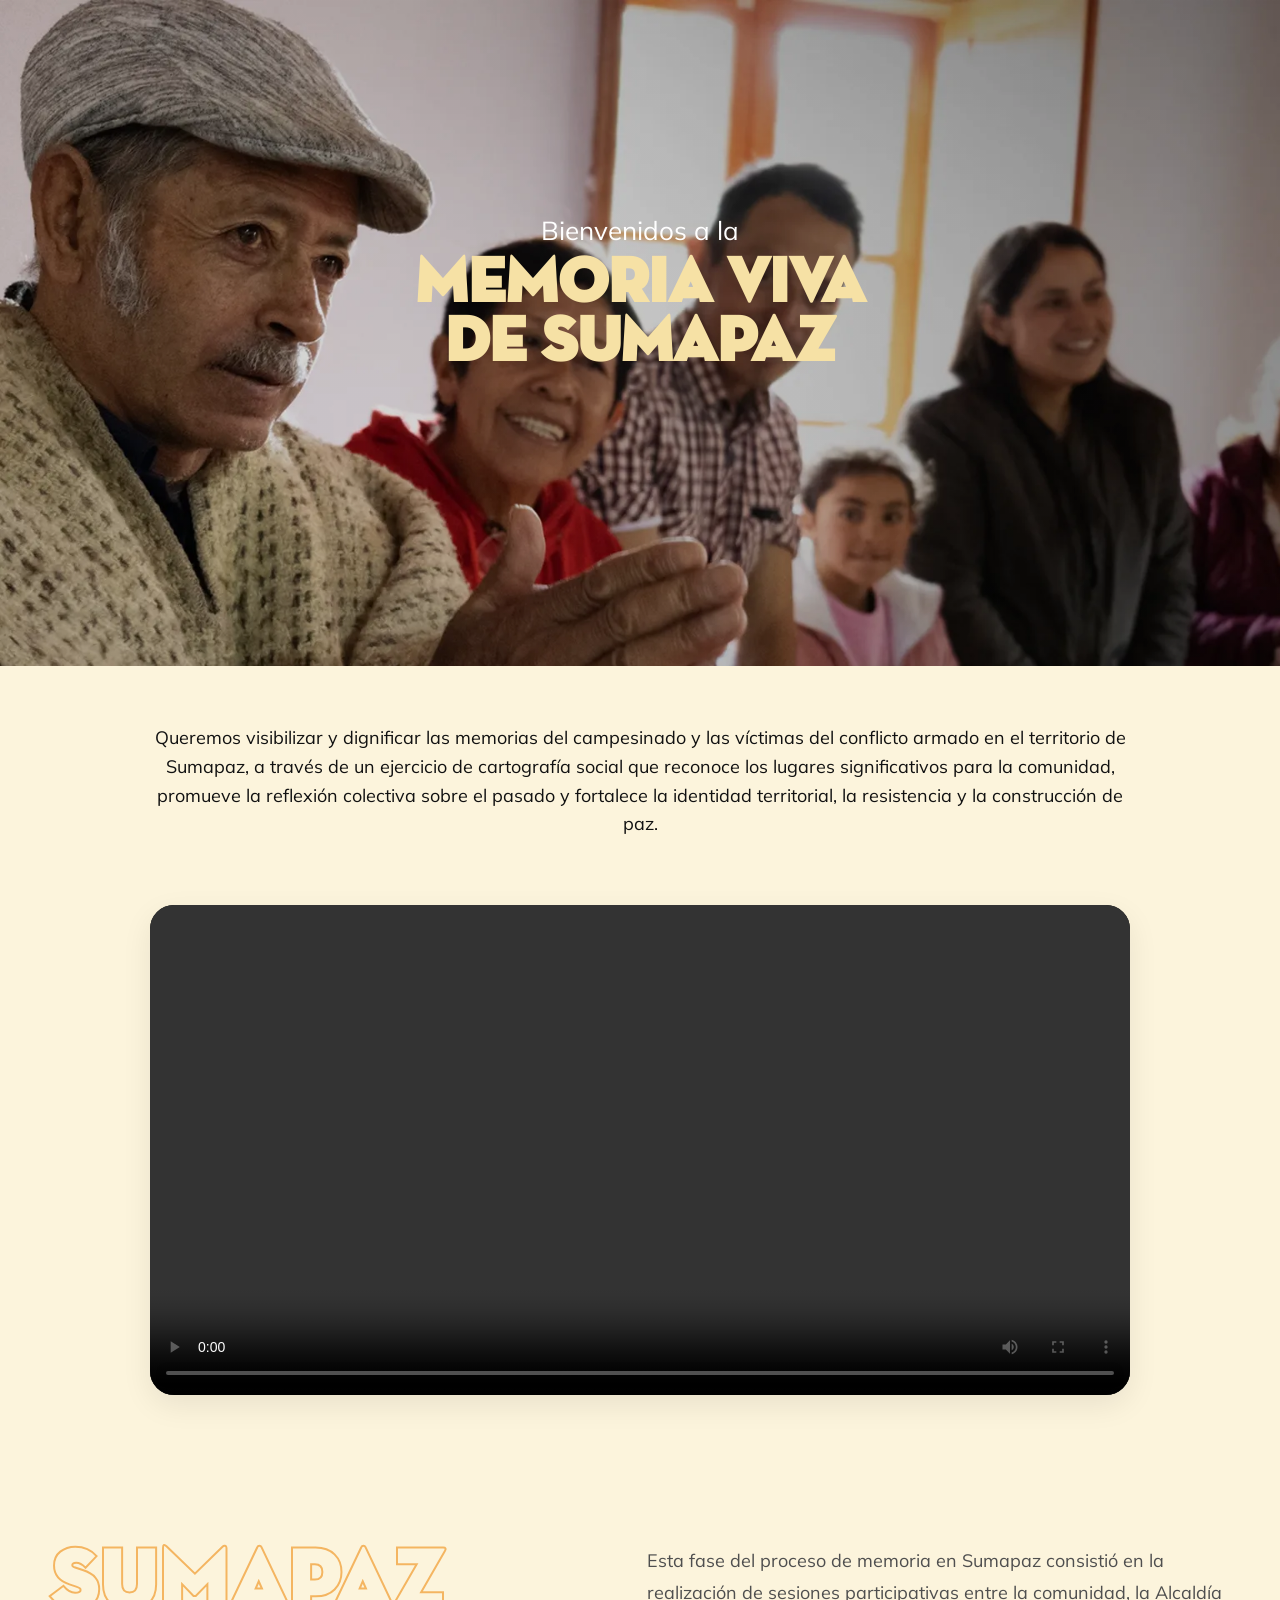
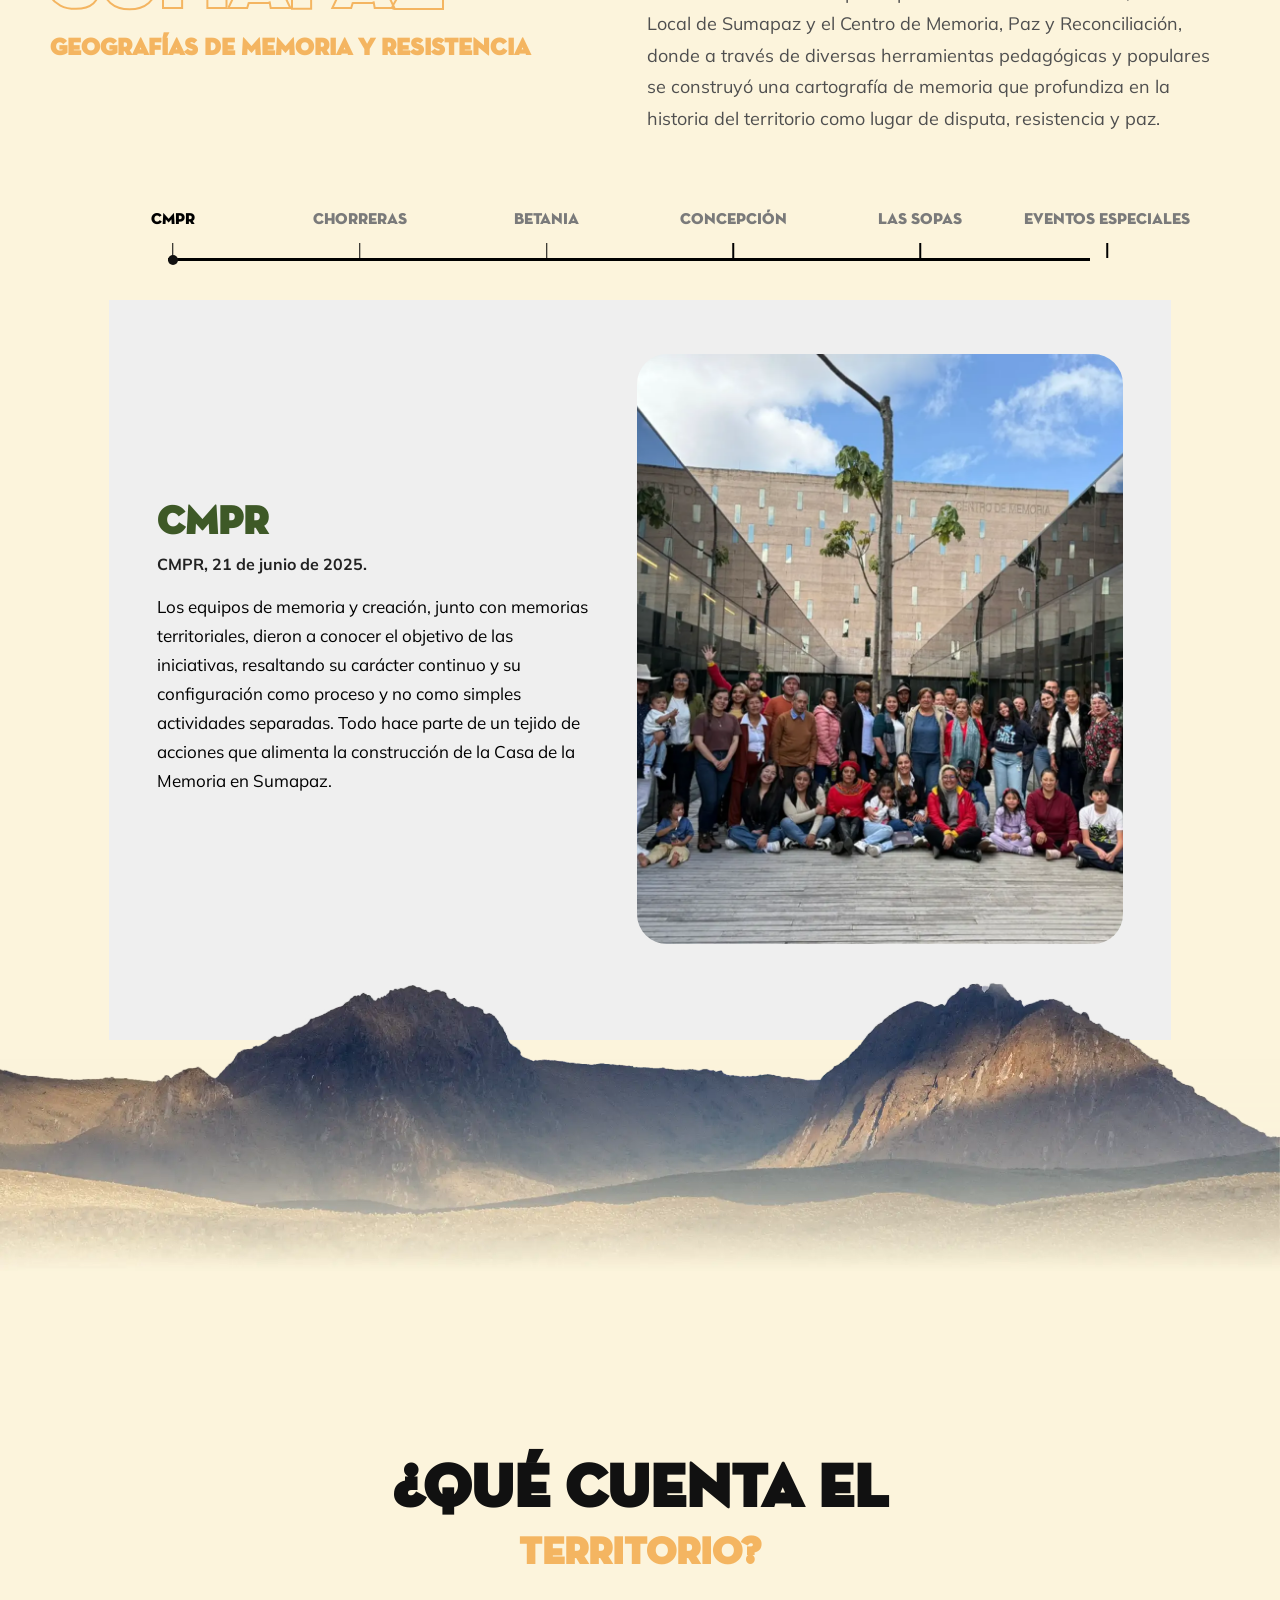
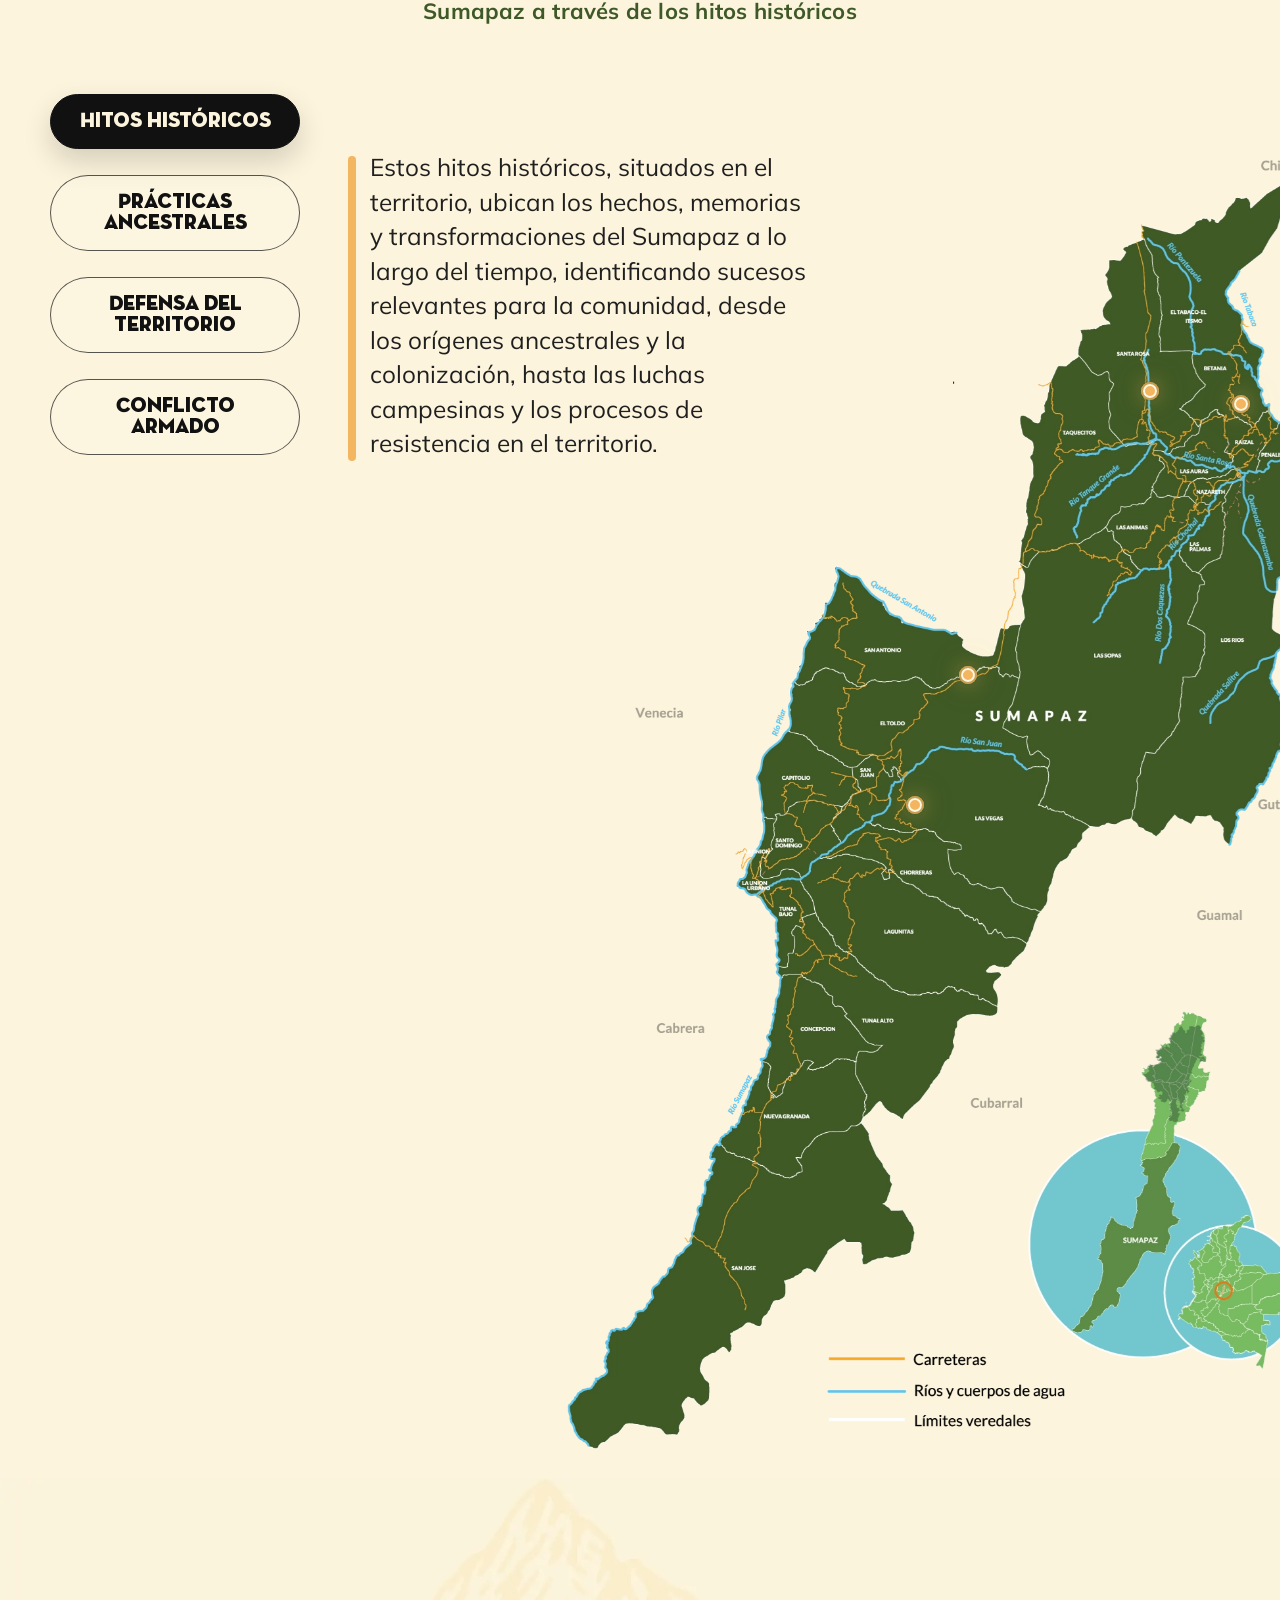
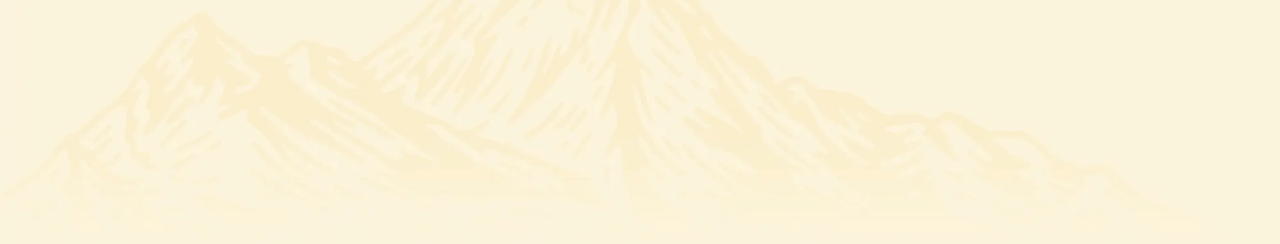
==== commit 2e88d433: "Cambio mapa memoria" ====
--- a/memoria/index.html
+++ b/memoria/index.html
@@ -30,8 +30,9 @@
     <div class="page-surface"></div>
 
     <!-- INTRO -->
-    <section class="intro-overlay">
+    <section class="intro-overlay" aria-labelledby="intro-title">
       <div class="container">
+        <h2 id="intro-title" class="sr-only">Introducción</h2>
         <p class="intro-text">
           Queremos visibilizar y dignificar las memorias del campesinado y las
           víctimas del conflicto armado en el territorio de Sumapaz, a través de
@@ -43,8 +44,9 @@
     </section>
 
     <!-- VIDEO -->
-    <section class="video-section" id="video">
+    <section class="video-section" id="video" aria-labelledby="video-title">
       <div class="container">
+        <h2 id="video-title" class="sr-only">Video de memoria</h2>
         <div class="video-wrap">
           <video controls preload="metadata">
             <source src="assets/img/1video_editado.mp4" type="video/mp4" />
@@ -55,11 +57,11 @@
     </section>
 
     <!-- PROCESO / TIMELINE -->
-    <section class="process-section" id="proceso">
+    <section class="process-section" id="proceso" aria-labelledby="process-title">
       <div class="container process-container">
 
         <div class="process-grid">
-          <h2 class="process-title">
+          <h2 class="process-title" id="process-title">
             <span class="process-title-main">Sumapaz</span>
             <span class="process-title-sub">geografías de memoria y resistencia</span>
           </h2>
@@ -75,7 +77,7 @@
         </div>
 
         <!-- TIMELINE SUPERIOR -->
-        <div class="timeline-header">
+        <div class="timeline-header" aria-label="Línea de tiempo del proceso">
           <div class="timeline-line"></div>
           <div class="timeline-progress"></div>
           <div class="timeline-progress-dot"></div>
@@ -121,7 +123,7 @@
             </div>
 
             <div class="timeline-stage-media media-single">
-              <img src="assets/img/CMPR_V1.webp" alt="CMPR" />
+              <img src="assets/img/CMPR_V1.webp" alt="Encuentro CMPR" />
             </div>
           </div>
         </article>
@@ -142,21 +144,17 @@
               </p>
             </div>
 
-            <div class="timeline-stage-media media-carousel" data-carousel>
-              <button class="carousel-arrow prev" type="button" data-carousel-prev aria-label="Anterior">‹</button>
-
+            <div class="timeline-stage-media media-carousel media-carousel-marquee" data-carousel-marquee>
               <div class="carousel-viewport">
-                <div class="carousel-track">
-                  <div class="carousel-slide active">
-                    <img src="assets/img/CHORRERAS_1.webp" alt="Chorreras 1" />
-                  </div>
-                  <div class="carousel-slide">
-                    <img src="assets/img/CHORRERAS_2_2.webp" alt="Chorreras 2" />
+                <div class="carousel-track marquee-track">
+                  <div class="carousel-slide">
+                    <img src="assets/img/CHORRERAS_1.webp" alt="Encuentro en Chorreras 1" />
+                  </div>
+                  <div class="carousel-slide">
+                    <img src="assets/img/CHORRERAS_2_2.webp" alt="Encuentro en Chorreras 2" />
                   </div>
                 </div>
               </div>
-
-              <button class="carousel-arrow next" type="button" data-carousel-next aria-label="Siguiente">›</button>
             </div>
           </div>
         </article>
@@ -175,21 +173,17 @@
               </p>
             </div>
 
-            <div class="timeline-stage-media media-carousel" data-carousel>
-              <button class="carousel-arrow prev" type="button" data-carousel-prev aria-label="Anterior">‹</button>
-
+            <div class="timeline-stage-media media-carousel media-carousel-marquee" data-carousel-marquee>
               <div class="carousel-viewport">
-                <div class="carousel-track">
-                  <div class="carousel-slide active">
-                    <img src="assets/img/BETANIA_1.webp" alt="Betania 1" />
-                  </div>
-                  <div class="carousel-slide">
-                    <img src="assets/img/BETANIA_2.webp" alt="Betania 2" />
+                <div class="carousel-track marquee-track">
+                  <div class="carousel-slide">
+                    <img src="assets/img/BETANIA_1.webp" alt="Encuentro en Betania 1" />
+                  </div>
+                  <div class="carousel-slide">
+                    <img src="assets/img/BETANIA_2.webp" alt="Encuentro en Betania 2" />
                   </div>
                 </div>
               </div>
-
-              <button class="carousel-arrow next" type="button" data-carousel-next aria-label="Siguiente">›</button>
             </div>
           </div>
         </article>
@@ -207,21 +201,17 @@
               </p>
             </div>
 
-            <div class="timeline-stage-media media-carousel" data-carousel>
-              <button class="carousel-arrow prev" type="button" data-carousel-prev aria-label="Anterior">‹</button>
-
+            <div class="timeline-stage-media media-carousel media-carousel-marquee" data-carousel-marquee>
               <div class="carousel-viewport">
-                <div class="carousel-track">
-                  <div class="carousel-slide active">
-                    <img src="assets/img/CONCEPCION_1.webp" alt="Concepción 1" />
-                  </div>
-                  <div class="carousel-slide">
-                    <img src="assets/img/CONCEPCION_2.webp" alt="Concepción 2" />
+                <div class="carousel-track marquee-track">
+                  <div class="carousel-slide">
+                    <img src="assets/img/CONCEPCION_1.webp" alt="Encuentro en Concepción 1" />
+                  </div>
+                  <div class="carousel-slide">
+                    <img src="assets/img/CONCEPCION_2.webp" alt="Encuentro en Concepción 2" />
                   </div>
                 </div>
               </div>
-
-              <button class="carousel-arrow next" type="button" data-carousel-next aria-label="Siguiente">›</button>
             </div>
           </div>
         </article>
@@ -240,7 +230,7 @@
             </div>
 
             <div class="timeline-stage-media media-single">
-              <img src="assets/img/LAS-SOPAS.webp" alt="Las Sopas" />
+              <img src="assets/img/LAS-SOPAS.webp" alt="Encuentro en Las Sopas" />
             </div>
           </div>
         </article>
@@ -257,79 +247,100 @@
             </div>
 
             <div class="timeline-stage-media media-single">
-              <img src="assets/img/imagen-de-prueba-cuadrada-1200-1200.webp" alt="Eventos especiales" />
-            </div>
-          </div>
-        </article>
-
-      </div>
-    </section>
-
-    <!-- FRANJA DECORATIVA -->
-    <section class="section-divider-image">
-      <img src="assets/img/montanas-sumapaz-copia.webp" alt="Montañas de Sumapaz" />
+              <img src="assets/img/imagen-de-prueba-cuadrada-1200-1200.webp" alt="Eventos especiales en Sumapaz" />
+            </div>
+          </div>
+        </article>
+      </div>
+      <!-- FRANJA DECORATIVA -->
+      <div class="section-divider-image" aria-hidden="true">
+        <img src="assets/img/montanas-sumapaz-copia.webp" alt="Montañas de Sumapaz" />
+      </div>
     </section>
 
     <!-- MAPA -->
-<section class="map-section" id="mapa">
-  <div class="container map-layout">
-
-    <aside class="map-sidebar">
-      <div class="map-tabs map-tabs-vertical" id="memoryTabs"></div>
-    </aside>
-
-    <div class="map-main">
-      <div class="map-heading">
-        <h2 class="map-heading-title">
-          ¿QUÉ CUENTA EL
-          <span class="map-heading-highlight">TERRITORIO?</span>
-        </h2>
-      </div>
-
-      <div class="map-typing-wrap">
-        <p class="map-typing-text" id="typingText"></p>
-      </div>
-
-      <div class="map-content-row">
-        <div class="map-frame" id="mapCanvas">
-          <img
-            src="assets/img/mapa-supamaz_V1_5-copia.webp"
-            class="map-image"
-            id="mapImage"
-            alt="Mapa interactivo de Sumapaz"
-          />
-
-          <div class="marker-layer" id="markerLayer"></div>
-
-          <article class="map-point-card hidden" id="floatingCard">
-            <button
-              class="map-point-card-close"
-              id="floatingCardClose"
-              type="button"
-              aria-label="Cerrar"
-            >
-              ×
-            </button>
-
-            <h4 class="map-point-card-title" id="cardTitle"></h4>
-            <p class="map-point-card-place" id="cardPlace"></p>
-            <p class="map-point-card-text" id="cardText"></p>
-            <a
-              class="map-point-card-link"
-              id="cardLink"
-              href="#"
-              target="_blank"
-              rel="noopener noreferrer"
-            >
-              Leer más
-            </a>
-          </article>
+    <section class="map-section" id="mapa" aria-labelledby="map-heading-title">
+      <div class="container">
+
+        <header class="map-header-block">
+          <div class="map-heading">
+            <h2 class="map-heading-title" id="map-heading-title">¿QUÉ CUENTA EL</h2>
+            <h3 class="map-heading-sub">TERRITORIO?</h3>
+          </div>
+
+          <div class="map-typing-wrap">
+            <p class="map-typing-text" id="mapTypingText">Sumapaz a través de la memoria...</p>
+          </div>
+        </header>
+
+        <div class="map-layout">
+
+          <!-- BOTONES LATERALES -->
+          <aside class="map-sidebar" aria-label="Categorías del mapa">
+            <div class="map-tabs map-tabs-vertical" id="mapTabs">
+              <button class="map-tab active" data-map="hitos-historicos" type="button">
+                Hitos históricos
+              </button>
+              <button class="map-tab" data-map="practicas-ancestrales" type="button">
+                Prácticas ancestrales
+              </button>
+              <button class="map-tab" data-map="defensa-del-territorio" type="button">
+                Defensa del territorio
+              </button>
+              <button class="map-tab" data-map="conflicto-armado" type="button">
+                Conflicto armado
+              </button>
+            </div>
+          </aside>
+
+          <!-- ESCENA PRINCIPAL DEL MAPA -->
+          <div class="map-main">
+            <div class="map-stage">
+
+              <!-- TEXTO INTRODUCTORIO DINÁMICO -->
+              <div class="map-intro-block" id="mapIntro">
+                <p>
+                  Estos hitos históricos, situados en el territorio, ubican los hechos,
+                  memorias y transformaciones del Sumapaz a lo largo del tiempo,
+                  identificando sucesos relevantes para la comunidad, desde los orígenes
+                  ancestrales y la colonización, hasta las luchas campesinas y los
+                  procesos de resistencia en el territorio.
+                </p>
+              </div>
+
+              <!-- MAPA DINÁMICO -->
+              <div class="map-frame" id="memoryMap">
+                <img
+                  src="assets/img/MAPA.png"
+                  class="map-image"
+                  id="mapImage"
+                  alt="Mapa de memoria de Sumapaz"
+                />
+
+                <div class="map-transition-overlay" id="mapTransitionOverlay" aria-hidden="true"></div>
+                <div class="marker-layer" id="markerLayer"></div>
+
+                <article class="map-point-card hidden" id="mapPointCard" aria-live="polite">
+                  <h4 class="map-point-card-title" id="mapPointTitle"></h4>
+                  <p class="map-point-card-place" id="mapPointPlace"></p>
+                  <p class="map-point-card-text" id="mapPointText"></p>
+                  <a
+                    class="map-point-card-link hidden"
+                    id="mapPointLink"
+                    href="#"
+                    target="_blank"
+                    rel="noopener noreferrer"
+                  >
+                    Leer más
+                  </a>
+                </article>
+              </div>
+
+            </div>
+          </div>
         </div>
       </div>
-    </div>
-
-  </div>
-</section>
+    </section>
 
     <!-- FOOTER VISUAL -->
     <section class="footer-visual">
--- a/memoria/assets/css/styles.css
+++ b/memoria/assets/css/styles.css
@@ -6,12 +6,18 @@
   font-display: swap;
 }
 
+/* =========================
+   VARIABLES
+========================= */
 :root {
   --bg-main: #fcf4dc;
   --white: #ffffff;
   --black: #000000;
+
+  --text-main: #1f1f1f;
   --text-dark: #353535;
   --text-muted: #727272;
+
   --gold-soft: #f6e1a5;
   --gold-main: #f4b561;
   --green-main: #3e5927;
@@ -21,10 +27,17 @@
 
   --container: 1180px;
   --radius-lg: 24px;
+  --radius-xl: 32px;
   --shadow-soft: 0 10px 30px rgba(0, 0, 0, 0.08);
-}
-
-* {
+  --shadow-card: 0 20px 40px rgba(0, 0, 0, 0.16);
+}
+
+/* =========================
+   RESET / BASE
+========================= */
+*,
+*::before,
+*::after {
   box-sizing: border-box;
 }
 
@@ -37,15 +50,27 @@
   background: var(--bg-main);
   color: var(--text-dark);
   font-family: var(--font-body);
-}
-
-img {
+  -webkit-font-smoothing: antialiased;
+  -moz-osx-font-smoothing: grayscale;
+}
+
+img,
+video,
+iframe {
   max-width: 100%;
   display: block;
 }
 
 a {
   text-decoration: none;
+  color: inherit;
+}
+
+button,
+input,
+textarea,
+select {
+  font: inherit;
 }
 
 .container {
@@ -53,10 +78,25 @@
   margin: 0 auto;
 }
 
-/* =========================
-HERO
-========================= */
-
+.sr-only {
+  position: absolute;
+  width: 1px;
+  height: 1px;
+  padding: 0;
+  margin: -1px;
+  overflow: hidden;
+  clip: rect(0, 0, 0, 0);
+  white-space: nowrap;
+  border: 0;
+}
+
+.hidden {
+  display: none !important;
+}
+
+/* =========================
+   HERO
+========================= */
 body::before {
   content: "";
   position: fixed;
@@ -73,14 +113,12 @@
   background-position: center center;
 }
 
-/* Espacio que ocupa visualmente el banner */
 .hero-spacer {
   position: relative;
   height: 74vh;
   min-height: 600px;
 }
 
-/* Texto encima del banner */
 .hero-fixed-content {
   position: fixed;
   top: -40px;
@@ -89,32 +127,34 @@
   height: 74vh;
   min-height: 600px;
   z-index: 3;
-  
-    display: flex;
+  display: flex;
   flex-direction: column;
   justify-content: center;
   align-items: center;
-
+  pointer-events: none;
 }
 
 .hero-kicker {
   margin: 0 0 8px;
-  color: #fff;
+  color: var(--white);
   font-size: 26px;
-  font-family: var(--font-body);
   font-weight: 400;
+  text-align: center;
 }
 
 .hero-title {
   margin: 0;
   font-family: var(--font-title);
-  font-size: clamp(42px, 5vw, 72px); 
+  font-size: clamp(42px, 5vw, 72px);
   line-height: 0.92;
   color: var(--gold-soft);
   text-transform: uppercase;
-}
-
-/* Todo el contenido real va por encima */
+  text-align: center;
+}
+
+/* =========================
+   CONTENIDO GENERAL
+========================= */
 .page-shell {
   position: relative;
   z-index: 20;
@@ -127,6 +167,7 @@
   background: var(--bg-main);
 }
 
+.intro-overlay,
 .video-section,
 .process-section,
 .section-divider-image,
@@ -134,13 +175,12 @@
 .footer-visual {
   position: relative;
   z-index: 25;
-  background: transparent;
-}
-
-/* Primera capa que tapa el banner */
+}
+
+/* =========================
+   INTRO
+========================= */
 .intro-overlay {
-  position: relative;
-  z-index: 25;
   background: var(--bg-main);
   padding: 58px 0 46px;
 }
@@ -153,75 +193,13 @@
   line-height: 1.6;
   color: #111;
 }
-/*-----------------------------------*/
-@media (max-width: 980px) {
-  body::before,
-  .hero-spacer,
-  .hero-fixed-content {
-    height: 62vh;
-    min-height: 500px;
-  }
-
-  .hero-kicker {
-    font-size: 22px;
-  }
-
-  .hero-title {
-    font-size: clamp(42px, 8vw, 72px);
-  }
-
-  .intro-overlay {
-    padding: 42px 0 34px;
-  }
-
-  .intro-text {
-    font-size: 17px;
-  }
-}
-
-@media (max-width: 640px) {
-  body::before,
-  .hero-spacer,
-  .hero-fixed-content {
-    height: 54vh;
-    min-height: 420px;
-  }
-
-  .hero-kicker {
-    font-size: 18px;
-  }
-
-  .hero-title {
-    font-size: clamp(34px, 9vw, 54px);
-  }
-
-  .intro-text {
-    font-size: 16px;
-    line-height: 1.55;
-  }
-}
-
-/* =========================
-   INTRO
-========================= */
-.intro {
-  padding: 80px 0 40px;
-}
-
-.intro-text {
-  max-width: 980px;
-  margin: 0 auto;
-  text-align: center;
-  font-size: 24px;
-  line-height: 1.3;
-  color: var(--black);
-}
 
 /* =========================
    VIDEO
 ========================= */
 .video-section {
   padding: 20px 0 80px;
+  background: transparent;
 }
 
 .video-wrap {
@@ -241,730 +219,12 @@
 }
 
 /* =========================
-   BLOQUE PROCESO
-========================= */
-.process-section {
-  padding: 70px 0 80px;
-}
-
-.process-grid {
-  display: grid;
-  grid-template-columns: 1.4fr 1fr;
-  gap: 40px;
-  align-items: start;
-  margin-bottom: 50px;
-}
-
-.process-title {
-  margin: 0;
-  font-family: var(--font-title);
-  line-height: 1;
-}
-
-.process-title-main {
-  display: block;
-  font-family: var(--font-title);
-  font-size: clamp(54px, 7vw, 84px);
-  line-height: 0.95;
-  color: transparent;
-  -webkit-text-stroke: 2px var(--gold-main);
-
-  letter-spacing: 1px;
-}
-
-.process-title-sub {
-  display: block;
-  margin-top: 10px;
-  font-family: var(--font-title);
-  font-size: clamp(18px, 2vw, 24px);
-  line-height: 1.15;
-  color: var(--gold-main);
-  text-transform: uppercase;
-}
-
-.process-description {
-  margin: 0;
-  font-size: 18px;
-  line-height: 1.7;
-}
-
-/* =========================
-   TIMELINE NAV
-========================= */
-.timeline-nav {
-  display: flex;
-  flex-wrap: wrap;
-  gap: 12px;
-  align-items: center;
-  justify-content: center;
-  margin-bottom: 50px;
-}
-
-.timeline-btn {
-  border: none;
-  background: transparent;
-  padding: 6px 10px;
-  cursor: pointer;
-  font-family: var(--font-title);
-  font-size: 20px;
-  color: var(--text-muted);
-  transition: 0.25s ease;
-}
-
-.timeline-btn.active {
-  color: var(--black);
-  font-size: 25px;
-}
-
-.timeline-panel {
-  display: none;
-}
-
-.timeline-panel.active {
-  display: block;
-}
-
-.timeline-card {
-  display: grid;
-  grid-template-columns: 1fr 1fr;
-  gap: 40px;
-  align-items: center;
-}
-
-.timeline-card-media img {
-  width: 100%;
-  border-radius: var(--radius-lg);
-  box-shadow: var(--shadow-soft);
-}
-
-.timeline-place {
-  margin: 0 0 10px;
-  font-family: var(--font-title);
-  font-size: 40px;
-  color: var(--green-main);
-}
-
-.timeline-copy {
-  font-size: 17px;
-  line-height: 1.7;
-  color: var(--black);
-}
-
-/* =========================
-   MAPA ESTILO MUESTRA
-========================= */
-
-/* =========================
-   MAPA ESTILO AJUSTADO
-========================= */
-
-.map-section {
-  padding: 90px 0 80px;
-  background: var(--bg-main);
-}
-
-.map-layout {
-  display: grid;
-  grid-template-columns: 300px 1fr;
-  gap: 42px;
-  align-items: start;
-}
-
-/* =========================
-   COLUMNA IZQUIERDA
-========================= */
-
-.map-sidebar {
-  padding-top: 500px;
-}
-
-.map-tabs.map-tabs-vertical {
-  display: flex;
-  flex-direction: column;
-  gap: 26px;
-  align-items: flex-start;
-  position: relative;
-  margin: 0;
-}
-
-.map-tabs.map-tabs-vertical::after {
-  content: "";
-  position: absolute;
-  right: -26px;
-  top: -10px;
-  width: 2px;
-  height: 310px;
-  background: rgba(62, 89, 39, 0.28);
-}
-
-.map-tab {
-  appearance: none;
-  border: 0;
-  background: transparent;
-  color: #9a9a9a;
-  padding: 0;
-  cursor: pointer;
-  font-family: var(--font-title);
-  font-size: 22px;
-  line-height: 1.1;
-  text-align: left;
-  transition: color 0.25s ease, transform 0.25s ease;
-  position: relative;
-}
-
-.map-tab:hover {
-  color: #4b4b4b;
-  background: transparent;
-  transform: translateX(4px);
-}
-
-.map-tab.active {
-  color: #3e5927;
-  background: transparent;
-}
-
-.map-tab.active::after {
-  content: "";
-  position: absolute;
-  right: -34px;
-  top: 50%;
-  transform: translateY(-50%);
-  width: 6px;
-  height: 58px;
-  background: #3e5927;
-  border-radius: 6px;
-  box-shadow: 0 0 0 10px rgba(62, 89, 39, 0.03);
-}
-
-/* =========================
-   COLUMNA DERECHA
-========================= */
-
-.map-main {
-  min-width: 0;
-}
-
-.map-heading {
-  display: flex;
-  justify-content: center;
-  margin-bottom: 8px;
-}
-
-.map-heading-title {
-  margin: 0;
-  font-family: var(--font-title);
-  font-size: clamp(32px, 3.5vw, 56px);
-  line-height: 0.95;
-  color: #edae54;
-  text-transform: uppercase;
-  text-align: center;
-  max-width: 760px;
-}
-
-.map-heading-highlight {
-  position: relative;
-  display: inline-block;
-  padding: 0 24px 2px 0;
-}
-
-.map-heading-highlight::after {
-  content: "";
-  position: absolute;
-  left: 62%;
-  top: -12px;
-  width: 190px;
-  height: 42px;
-  border: 5px solid #3e5927;
-  border-left: 0;
-  border-radius: 0 8px 8px 0;
-  pointer-events: none;
-}
-
-/* typing */
-.map-typing-wrap {
-  display: flex;
-  justify-content: center;
-  margin: 8px 0 32px;
-  min-height: 38px;
-}
-
-.map-typing-text {
-  margin: 0;
-  text-align: center;
-  font-family: var(--font-body);
-  font-size: clamp(20px, 1.7vw, 26px);
-  font-weight: 500;
-  color: #202020;
-}
-
-/* texto + mapa */
-.map-content-row {
-  display: flex;
-  justify-content: flex-end;
-}
-
-/* bloque descriptivo */
-.map-intro-block {
-  padding-top: 56px;
-  max-width: 320px;
-  position: relative;
-}
-
-.map-intro-block::before {
-  content: "";
-  position: absolute;
-  left: -16px;
-  top: 58px;
-  width: 8px;
-  height: 196px;
-  background: #edae54;
-}
-
-.map-intro-block p {
-  margin: 0;
-  font-size: 18px;
-  line-height: 1.4;
-  color: #202020;
-}
-
-/* mapa */
-.map-frame {
-  position: relative;
-  width: 100%;
-  margin: 0;
-  padding: 0;
-  background: transparent;
-  border-radius: 0;
-  box-shadow: none;
-  overflow: visible;
-}
-
-.map-image {
-  width: 100%;
-  max-width: 1080px;
-  margin-left: auto;
-  display: block;
-  border-radius: 0;
-}
-
-/* capa de marcadores */
-.marker-layer {
-  position: absolute;
-  inset: 0;
-  z-index: 5;
-  pointer-events: none;
-}
-
-.marker-layer .map-marker {
-  pointer-events: auto;
-}
-
-/* =========================
-   PUNTOS SONAR
-========================= */
-
-.map-marker {
-  position: absolute;
-  transform: translate(-50%, -50%);
-  width: 42px;
-  height: 42px;
-  border: 0;
-  padding: 0;
-  background: transparent;
-  cursor: pointer;
-  z-index: 6;
-}
-
-.map-marker__dot {
-  position: absolute;
-  top: 50%;
-  left: 50%;
-  width: 18px;
-  height: 18px;
-  border-radius: 50%;
-  transform: translate(-50%, -50%);
-  background: #fff8ef;
-  border: 4px solid #edae54;
-  box-shadow:
-    0 0 0 5px rgba(255, 255, 255, 0.2),
-    0 0 18px rgba(237, 174, 84, 0.38);
-  z-index: 3;
-}
-
-.map-marker__ring {
-  position: absolute;
-  top: 50%;
-  left: 50%;
-  width: 24px;
-  height: 24px;
-  border-radius: 50%;
-  transform: translate(-50%, -50%);
-  border: 2px solid rgba(255, 255, 255, 0.55);
-  animation: mapSonarPulse 2.2s ease-out infinite;
-  z-index: 1;
-}
-
-.map-marker__ring.delay-1 {
-  animation-delay: 0.7s;
-}
-
-.map-marker__ring.delay-2 {
-  animation-delay: 1.4s;
-}
-
-.map-marker:hover .map-marker__dot {
-  transform: translate(-50%, -50%) scale(1.12);
-}
-
-.map-marker.active .map-marker__dot {
-  background: #ffffff;
-  border-color: #f4b561;
-  box-shadow:
-    0 0 0 6px rgba(244, 181, 97, 0.18),
-    0 0 30px rgba(244, 181, 97, 0.42);
-}
-
-@keyframes mapSonarPulse {
-  0% {
-    transform: translate(-50%, -50%) scale(0.8);
-    opacity: 0.95;
-  }
-  100% {
-    transform: translate(-50%, -50%) scale(3.8);
-    opacity: 0;
-  }
-}
-
-/* tarjeta */
-.map-point-card {
-  position: absolute;
-  z-index: 20;
-  width: min(340px, calc(100% - 20px));
-  background: rgba(255, 252, 244, 0.98);
-  border-radius: 22px;
-  box-shadow: 0 18px 34px rgba(0, 0, 0, 0.16);
-  padding: 20px 20px 18px;
-  border: 1px solid rgba(17, 17, 17, 0.08);
-}
-
-.hidden {
-  display: none !important;
-}
-
-.map-point-card-close {
-  position: absolute;
-  top: 10px;
-  right: 10px;
-  width: 34px;
-  height: 34px;
-  border: 0;
-  border-radius: 50%;
-  background: rgba(17, 17, 17, 0.07);
-  color: #111;
-  font-size: 20px;
-  cursor: pointer;
-}
-
-.map-point-card-title {
-  margin: 0 34px 8px 0;
-  font-family: var(--font-title);
-  font-size: 24px;
-  line-height: 1;
-  color: #3e5927;
-}
-
-.map-point-card-place {
-  margin: 0 0 12px;
-  font-size: 13px;
-  font-weight: 800;
-  letter-spacing: 0.05em;
-  text-transform: uppercase;
-  color: #8b6b35;
-}
-
-.map-point-card-text {
-  margin: 0;
-  font-size: 15px;
-  line-height: 1.65;
-  color: #232323;
-}
-
-.map-point-card-link {
-  display: inline-flex;
-  align-items: center;
-  margin-top: 14px;
-  padding: 10px 16px;
-  border-radius: 999px;
-  background: #111;
-  color: #fcf4dc;
-  font-size: 12px;
-  font-weight: 800;
-  letter-spacing: 0.04em;
-  text-transform: uppercase;
-}
-
-/* =========================
-   RESPONSIVE
-========================= */
-
-@media (max-width: 1200px) {
-  .map-layout {
-    grid-template-columns: 240px 1fr;
-    gap: 26px;
-  }
-
-  .map-sidebar {
-    padding-top: 440px;
-  }
-
-  .map-content-row {
-    grid-template-columns: 280px 1fr;
-    gap: 18px;
-  }
-
-  .map-image {
-    max-width: 860px;
-  }
-
-  .map-intro-block p {
-    font-size: 17px;
-  }
-
-  .map-heading-highlight::after {
-    width: 150px;
-    height: 34px;
-    top: -10px;
-  }
-}
-
-@media (max-width: 980px) {
-  .map-layout {
-    grid-template-columns: 1fr;
-  }
-
-  .map-sidebar {
-    padding-top: 0;
-    order: 2;
-  }
-
-  .map-main {
-    order: 1;
-  }
-
-  .map-tabs.map-tabs-vertical {
-    flex-direction: row;
-    flex-wrap: wrap;
-    gap: 14px;
-    justify-content: center;
-  }
-
-  .map-tabs.map-tabs-vertical::after {
-    display: none;
-  }
-
-  .map-tab {
-    border: 1.5px solid #3e5927;
-    border-radius: 999px;
-    padding: 10px 16px;
-    font-size: 17px;
-  }
-
-  .map-tab.active {
-    background: #3e5927;
-    color: #fcf4dc;
-  }
-
-  .map-tab.active::after {
-    display: none;
-  }
-
-  .map-content-row {
-    grid-template-columns: 1fr;
-  }
-
-  .map-intro-block {
-    max-width: 100%;
-    padding-top: 0;
-    margin-bottom: 20px;
-  }
-
-  .map-intro-block::before {
-    left: 0;
-    top: 0;
-    width: 6px;
-    height: 100%;
-  }
-
-  .map-intro-block p {
-    padding-left: 20px;
-    font-size: 17px;
-  }
-
-  .map-image {
-    max-width: 100%;
-  }
-
-  .map-heading-highlight::after {
-    left: 58%;
-    width: 120px;
-    height: 28px;
-    border-width: 4px;
-  }
-}
-
-@media (max-width: 640px) {
-  .map-section {
-    padding: 70px 0 60px;
-  }
-
-  .map-heading-title {
-    font-size: 34px;
-  }
-
-  .map-typing-text {
-    font-size: 18px;
-  }
-
-  .map-intro-block p {
-    font-size: 16px;
-    line-height: 1.5;
-  }
-
-  .map-marker {
-    width: 34px;
-    height: 34px;
-  }
-
-  .map-marker__dot {
-    width: 15px;
-    height: 15px;
-    border-width: 3px;
-  }
-
-  .map-marker__ring {
-    width: 20px;
-    height: 20px;
-  }
-
-  .map-point-card {
-    width: min(270px, calc(100% - 16px));
-    padding: 16px 16px 14px;
-  }
-
-  .map-point-card-title {
-    font-size: 20px;
-  }
-
-  .map-heading-highlight::after {
-    display: none;
-  }
-}
-
-/* =========================
-   FOOTER VISUAL
-========================= */
-.footer-visual {
-  padding-top: 40px;
-}
-
-.footer-visual img {
-  width: 100%;
-  display: block;
-}
-
-/* =========================
-   ANIMACIONES
-========================= */
-@keyframes pulse {
-  0% {
-    transform: scale(0.8);
-    opacity: 0.9;
-  }
-  100% {
-    transform: scale(1.8);
-    opacity: 0;
-  }
-}
-
-/* =========================
-   RESPONSIVE
-========================= */
-@media (max-width: 980px) {
-  .hero {
-    padding: 220px 0 180px;
-  }
-
-  .process-grid,
-  .timeline-card {
-    grid-template-columns: 1fr;
-  }
-
-  .intro-text {
-    font-size: 21px;
-  }
-
-  .timeline-place {
-    font-size: 34px;
-  }
-}
-
-@media (max-width: 767px) {
-  .hero {
-    min-height: auto;
-    padding: 250px 0 50px;
-    background-position: left 30% center;
-  }
-
-  .hero-kicker {
-    font-size: 30px;
-  }
-
-  .hero-title {
-    line-height: 1.2;
-  }
-
-  .hero-title:first-of-type {
-    font-size: 40px;
-  }
-
-  .hero-title:last-of-type {
-    font-size: 50px;
-  }
-
-  .intro {
-    padding-top: 50px;
-  }
-
-  .intro-text {
-    font-size: 18px;
-  }
-
-  .process-title-main {
-    font-size: 52px;
-  }
-
-  .process-title-sub {
-    font-size: 20px;
-  }
-
-  .map-heading-sub {
-    font-size: 22px;
-  }
-
-  .hotspot-card {
-    min-width: 220px;
-    max-width: 260px;
-  }
-}
-
-/* =========================
-   PROCESO / TIMELINE AJUSTE FINAL
-========================= */
-
+   PROCESO / CABECERA
+========================= */
 .process-section {
   padding: 70px 0 130px;
-  background: #fcf4dc;
-  overflow: hidden;
+  background: var(--bg-main);
+  overflow: visible;
 }
 
 .process-container {
@@ -981,7 +241,26 @@
 
 .process-title {
   margin: 0;
+  font-family: var(--font-title);
   line-height: 1;
+}
+
+.process-title-main {
+  display: block;
+  font-size: clamp(54px, 7vw, 84px);
+  line-height: 0.95;
+  color: transparent;
+  -webkit-text-stroke: 2px var(--gold-main);
+  letter-spacing: 1px;
+}
+
+.process-title-sub {
+  display: block;
+  margin-top: 10px;
+  font-size: clamp(18px, 2vw, 24px);
+  line-height: 1.15;
+  color: var(--gold-main);
+  text-transform: uppercase;
 }
 
 .process-description {
@@ -993,9 +272,8 @@
 }
 
 /* =========================
-   TIMELINE SUPERIOR
-========================= */
-
+   TIMELINE HEADER
+========================= */
 .timeline-header {
   --timeline-progress: 0%;
   position: relative;
@@ -1017,10 +295,7 @@
   background: var(--black);
 }
 
-.timeline-progress {
-  display: none;
-}
-
+.timeline-progress,
 .timeline-progress-dot {
   display: none;
 }
@@ -1073,7 +348,6 @@
 
 .timeline-stop.active .timeline-stop-label {
   color: var(--black);
-  transform: none;
 }
 
 .timeline-stop.active::after {
@@ -1081,9 +355,8 @@
 }
 
 /* =========================
-   PANEL
-========================= */
-
+   TIMELINE PANEL
+========================= */
 .timeline-panel {
   display: none;
   opacity: 0;
@@ -1113,7 +386,7 @@
   gap: 64px;
   align-items: center;
   background: #efefef;
-  padding: 68px 74px 108px;
+  padding: 68px 74px 32px;
   width: min(84%, 1320px);
   margin: 0 auto;
 }
@@ -1122,30 +395,48 @@
   max-width: 500px;
 }
 
-/* =========================
-   MEDIA
-========================= */
-
+.timeline-place {
+  margin: 0 0 10px;
+  font-family: var(--font-title);
+  font-size: 40px;
+  color: var(--green-main);
+  line-height: 1;
+}
+
+.timeline-place.second-title {
+  margin-top: 34px;
+}
+
+.timeline-date {
+  margin: 0 0 18px;
+  font-size: 16px;
+  line-height: 1.4;
+  color: #222;
+}
+
+.timeline-copy {
+  margin: 0;
+  font-size: 17px;
+  line-height: 1.7;
+  color: var(--black);
+}
+
+
+/* =========================
+   TIMELINE MEDIA / BASE
+========================= */
 .timeline-stage-media {
   position: relative;
   width: 100%;
 }
 
-.media-single img,
-.carousel-slide img {
+.media-single img {
   width: 100%;
   height: 690px;
   object-fit: cover;
   display: block;
-}
-
-.media-single img {
   border-radius: 30px;
 }
-
-/* =========================
-   CARRUSEL
-========================= */
 
 .media-carousel {
   display: block;
@@ -1157,46 +448,572 @@
   border-radius: 28px;
 }
 
+/* =========================
+   CARRUSEL NORMAL
+========================= */
+.media-carousel:not(.media-carousel-marquee) .carousel-track {
+  display: flex;
+  width: 100%;
+  transition: transform 0.2s cubic-bezier(0.22, 0.61, 0.36, 1);
+  will-change: transform;
+}
+
+.media-carousel:not(.media-carousel-marquee) .carousel-slide {
+  min-width: 100%;
+  flex: 0 0 100%;
+}
+
+.media-carousel:not(.media-carousel-marquee) .carousel-slide img {
+  width: 100%;
+  height: 690px;
+  object-fit: cover;
+  display: block;
+}
+
+.media-carousel:not(.media-carousel-marquee) .carousel-slide.active {
+  opacity: 1;
+}
+
 .carousel-arrow {
   display: none;
 }
 
-.carousel-track {
+/* =========================
+   CARRUSEL INFINITO / MARQUEE
+========================= */
+.media-carousel-marquee {
+  position: relative;
+  width: 100%;
+  overflow: hidden;
+}
+
+.media-carousel-marquee .carousel-viewport {
+  overflow: hidden;
+  width: 100%;
+  border-radius: 28px;
+}
+
+.media-carousel-marquee .marquee-track {
   display: flex;
-  transition: transform 0.2s cubic-bezier(0.22, 0.61, 0.36, 1);
-  width: 100%;
+  align-items: stretch;
+  gap: 14px;
+  width: max-content;
   will-change: transform;
-}
-
-.carousel-slide {
-  min-width: 100%;
-  flex: 0 0 100%;
-}
-
-.carousel-slide img {
-  width: 100%;
-  height: 640px;
+  animation: marqueeScroll var(--marquee-duration, 40s) linear infinite;
+}
+
+.media-carousel-marquee .carousel-slide {
+  flex: 0 0 auto;
+  width: 380px;
+  min-width: 380px;
+}
+
+.media-carousel-marquee .carousel-slide img {
+  width: 100%;
+  height: 690px;
   object-fit: cover;
   display: block;
-}
-
-/* =========================
-   MONTAÑAS
-========================= */
-
-.timeline-mountains {
+  border-radius: 20px;
+}
+
+.media-carousel-marquee:hover .marquee-track {
+  animation-play-state: paused;
+}
+
+@keyframes marqueeScroll {
+  from {
+    transform: translateX(0);
+  }
+  to {
+    transform: translateX(calc(-1 * var(--marquee-distance, 0px)));
+  }
+}
+
+/* =========================
+   FRANJA DECORATIVA
+========================= */
+.section-divider-image {
+  position: relative;
+  z-index: 2;
+  margin-top: 0px;
+  height: 180px;
+  overflow: visible;
+}
+
+.section-divider-image img {
+  width: 100%;
   display: block;
-  width: min(88%, 1120px);
-  margin: -88px auto 0;
-  position: relative;
+  pointer-events: none;
+  transform: translateY(-60px);
+}
+
+/* =========================
+   MAPA - CABECERA
+========================= */
+.map-section {
+  padding: 110px 0 120px;
+  background: var(--bg-main);
+  overflow: visible;
+}
+
+.map-header-block {
+  margin-bottom: 28px;
+}
+
+.map-heading {
+  text-align: center;
+  margin-bottom: 18px;
+}
+
+.map-heading-title {
+  margin: 0;
+  font-family: var(--font-title);
+  font-size: clamp(38px, 4.8vw, 64px);
+  line-height: 1;
+  color: #111;
+  text-transform: uppercase;
+}
+
+.map-heading-sub {
+  margin: 12px 0 0;
+  font-family: var(--font-title);
+  font-size: clamp(28px, 3vw, 44px);
+  line-height: 1;
+  color: var(--gold-main);
+  text-transform: uppercase;
+}
+
+.map-typing-wrap {
+  display: flex;
+  justify-content: center;
+  align-items: center;
+  min-height: 42px;
+  margin: 18px 0 0;
+}
+
+.map-typing-text {
+  margin: 0;
+  text-align: center;
+  font-size: clamp(17px, 2vw, 22px);
+  font-weight: 700;
+  color: var(--green-main);
+  letter-spacing: 0.01em;
+}
+
+/* =========================
+   MAPA - LAYOUT GENERAL
+========================= */
+.map-layout {
+  display: grid;
+  grid-template-columns: 250px 1fr;
+  gap: 48px;
+  align-items: start;
+  margin-top: 34px;
+}
+
+.map-sidebar {
+  position: relative;
+  padding-top: 28px;
+}
+
+.map-main {
+  min-width: 0;
+  position: relative;
+}
+
+/* =========================
+   MAPA - BOTONES
+========================= */
+.map-tabs.map-tabs-vertical {
+  display: flex;
+  flex-direction: column;
+  align-items: stretch;
+  gap: 26px;
+  margin: 0;
+  position: sticky;
+  top: 120px;
+}
+
+.map-tab {
+  appearance: none;
+  width: 100%;
+  border: 1.5px solid rgba(17, 17, 17, 0.7);
+  background: rgba(255, 255, 255, 0.12);
+  color: #111;
+  padding: 16px 20px;
+  border-radius: 999px;
+  cursor: pointer;
+  font-family: var(--font-title);
+  font-size: 21px;
+  line-height: 1;
+  text-align: center;
+  backdrop-filter: blur(4px);
+  box-shadow: none;
+  transition:
+    background 0.25s ease,
+    color 0.25s ease,
+    transform 0.25s ease,
+    box-shadow 0.25s ease,
+    border-color 0.25s ease;
+}
+
+.map-tab:hover {
+  transform: translateX(4px);
+  background: #111;
+  color: var(--bg-main);
+  box-shadow: 0 10px 24px rgba(0, 0, 0, 0.14);
+}
+
+.map-tab.active {
+  background: #111;
+  color: var(--bg-main);
+  border-color: #111;
+  box-shadow: 0 12px 28px rgba(0, 0, 0, 0.16);
+}
+
+/* =========================
+   MAPA - ESCENA PRINCIPAL
+========================= */
+.map-stage {
+  position: relative;
+  min-height: 1220px;
+  isolation: isolate;
+}
+
+/* =========================
+   MAPA - TEXTO DINÁMICO
+========================= */
+.map-intro-block {
+  position: relative;
+  z-index: 2;
+  width: min(100%, 470px);
+  padding-left: 22px;
+  padding-top: 12px;
+  margin-top: 72px;
+  background: transparent;
+}
+
+.map-intro-block::before {
+  content: "";
+  position: absolute;
+  left: 0;
+  top: 18px;
+  width: 8px;
+  height: calc(100% - 18px);
+  background: var(--gold-main);
+  border-radius: 999px;
+}
+
+.map-intro-block p {
+  margin: 0;
+  font-size: clamp(18px, 1.9vw, 28px);
+  line-height: 1.42;
+  color: var(--text-main);
+}
+
+/* =========================
+   MAPA - MARCO DEL MAPA
+========================= */
+.map-frame {
+  position: absolute;
+  top: 20px;
+  right: -95px;
+  width: min(76vw, 760px);
+  margin: 0;
+  padding: 0;
+  background: transparent;
+  border-radius: 0;
+  box-shadow: none;
+  overflow: visible;
+  z-index: 2;
+}
+
+.map-image {
+  width: 100%;
+  height: auto;
+  display: block;
+  border-radius: 0;
+  background: transparent;
+  opacity: 1;
+  transform: translateX(0);
+  transition:
+    opacity 0.45s ease,
+    transform 0.55s cubic-bezier(0.22, 1, 0.36, 1),
+    filter 0.45s ease;
+  will-change: transform, opacity, filter;
+}
+
+.map-frame.is-switching .map-image {
+  opacity: 0.2;
+  transform: translateX(24px);
+  filter: blur(1.5px);
+}
+
+.map-transition-overlay {
+  position: absolute;
+  inset: 0;
+  z-index: 4;
+  pointer-events: none;
+  background: linear-gradient(
+    90deg,
+    rgba(252, 244, 220, 0) 0%,
+    rgba(252, 244, 220, 0.16) 42%,
+    rgba(252, 244, 220, 0.48) 100%
+  );
+  opacity: 0;
+  transform: translateX(20px);
+  transition:
+    opacity 0.4s ease,
+    transform 0.55s cubic-bezier(0.22, 1, 0.36, 1);
+}
+
+.map-frame.is-switching .map-transition-overlay {
+  opacity: 1;
+  transform: translateX(0);
+}
+
+/* =========================
+   MAPA - CAPA DE MARCADORES
+========================= */
+.marker-layer {
+  position: absolute;
+  inset: 0;
+  z-index: 5;
+  pointer-events: none;
+}
+
+.marker-layer .map-marker {
+  pointer-events: auto;
+}
+
+/* =========================
+   MAPA - PUNTOS SONAR
+========================= */
+.map-marker {
+  position: absolute;
+  transform: translate(-50%, -50%);
+  width: 34px;
+  height: 34px;
+  border: 0;
+  padding: 0;
+  background: transparent;
+  cursor: pointer;
+  z-index: 6;
+}
+
+.map-marker:focus-visible {
+  outline: none;
+}
+
+.map-marker__dot {
+  position: absolute;
+  top: 50%;
+  left: 50%;
+  width: 14px;
+  height: 14px;
+  border-radius: 50%;
+  transform: translate(-50%, -50%);
+  background: var(--gold-main);
+  border: 2px solid #fff7df;
+  box-shadow:
+    0 0 0 3px rgba(62, 89, 39, 0.22),
+    0 0 20px rgba(244, 181, 97, 0.55),
+    0 0 34px rgba(244, 181, 97, 0.35);
   z-index: 3;
+  transition: transform 0.2s ease, box-shadow 0.2s ease;
+}
+
+.map-marker__ring {
+  position: absolute;
+  top: 50%;
+  left: 50%;
+  width: 18px;
+  height: 18px;
+  border-radius: 50%;
+  transform: translate(-50%, -50%);
+  border: 2px solid rgba(244, 181, 97, 0.7);
+  background: rgba(244, 181, 97, 0.08);
+  animation: mapSonarPulse 2.4s ease-out infinite;
+  z-index: 1;
+}
+
+.map-marker__ring.delay-1 {
+  animation-delay: 0.7s;
+}
+
+.map-marker__ring.delay-2 {
+  animation-delay: 1.4s;
+}
+
+.map-marker:hover .map-marker__dot,
+.map-marker:focus .map-marker__dot,
+.map-marker.active .map-marker__dot {
+  transform: translate(-50%, -50%) scale(1.18);
+  box-shadow:
+    0 0 0 4px rgba(62, 89, 39, 0.26),
+    0 0 26px rgba(244, 181, 97, 0.75),
+    0 0 40px rgba(244, 181, 97, 0.5);
+}
+
+@keyframes mapSonarPulse {
+  0% {
+    transform: translate(-50%, -50%) scale(0.7);
+    opacity: 0.9;
+  }
+  70% {
+    opacity: 0.22;
+  }
+  100% {
+    transform: translate(-50%, -50%) scale(3.4);
+    opacity: 0;
+  }
+}
+
+/* =========================
+   MAPA - CARD FLOTANTE
+========================= */
+.map-point-card {
+  position: absolute;
+  z-index: 999;
+  width: min(320px, calc(100% - 24px));
+  max-width: min(340px, calc(100% - 24px));
+  background: rgba(255, 252, 244, 0.98);
+  backdrop-filter: blur(10px);
+  border: 1px solid rgba(17, 17, 17, 0.08);
+  border-radius: 22px;
+  box-shadow: 0 24px 50px rgba(0, 0, 0, 0.18);
+  padding: 20px 20px 18px;
+  animation: mapCardIn 0.22s ease;
   pointer-events: none;
 }
 
-/* =========================
-   RESPONSIVE
-========================= */
-
+.map-point-card-title {
+  margin: 0 0 8px;
+  font-family: var(--font-title);
+  font-size: 25px;
+  line-height: 1;
+  color: var(--green-main);
+}
+
+.map-point-card-place {
+  margin: 0 0 12px;
+  font-size: 13px;
+  font-weight: 800;
+  letter-spacing: 0.05em;
+  text-transform: uppercase;
+  color: #8b6b35;
+}
+
+.map-point-card-text {
+  margin: 0;
+  font-size: 15px;
+  line-height: 1.65;
+  color: #232323;
+}
+
+.map-point-card-link {
+  display: inline-flex;
+  align-items: center;
+  gap: 8px;
+  margin-top: 14px;
+  padding: 10px 16px;
+  border-radius: 999px;
+  background: #111;
+  color: var(--bg-main);
+  font-size: 12px;
+  font-weight: 800;
+  letter-spacing: 0.04em;
+  text-transform: uppercase;
+  transition: opacity 0.2s ease, transform 0.2s ease;
+}
+
+.map-point-card-link:hover {
+  opacity: 0.93;
+  transform: translateY(-1px);
+}
+
+@keyframes mapCardIn {
+  from {
+    opacity: 0;
+    transform: translateY(10px) scale(0.98);
+  }
+  to {
+    opacity: 1;
+    transform: translateY(0) scale(1);
+  }
+}
+
+/* =========================
+   FOOTER VISUAL
+========================= */
+.footer-visual {
+  position: relative;
+  z-index: 1;
+  margin-top: -125px;
+  padding-top: 120px;
+  background: transparent;
+}
+
+.footer-visual img {
+  width: 100%;
+  display: block;
+  mix-blend-mode: multiply;
+  opacity: 0.85;
+}
+
+/* =========================
+   RESPONSIVE - HERO / INTRO
+========================= */
+@media (max-width: 980px) {
+  body::before,
+  .hero-spacer,
+  .hero-fixed-content {
+    height: 62vh;
+    min-height: 500px;
+  }
+
+  .hero-kicker {
+    font-size: 22px;
+  }
+
+  .hero-title {
+    font-size: clamp(42px, 8vw, 72px);
+  }
+
+  .intro-overlay {
+    padding: 42px 0 34px;
+  }
+
+  .intro-text {
+    font-size: 17px;
+  }
+}
+
+@media (max-width: 640px) {
+  body::before,
+  .hero-spacer,
+  .hero-fixed-content {
+    height: 54vh;
+    min-height: 420px;
+  }
+
+  .hero-kicker {
+    font-size: 18px;
+  }
+
+  .hero-title {
+    font-size: clamp(34px, 9vw, 54px);
+  }
+
+  .intro-text {
+    font-size: 16px;
+    line-height: 1.55;
+  }
+}
+
+/* =========================
+   RESPONSIVE - PROCESO / TIMELINE
+========================= */
 @media (max-width: 1280px) {
   .timeline-stage {
     width: min(90%, 1320px);
@@ -1205,12 +1022,17 @@
   }
 
   .media-single img,
-  .carousel-slide img {
+  .media-carousel:not(.media-carousel-marquee) .carousel-slide img {
     height: 590px;
   }
 
-  .timeline-mountains {
-    width: min(90%, 1040px);
+  .media-carousel-marquee .carousel-slide {
+    width: 320px;
+    min-width: 320px;
+  }
+
+  .media-carousel-marquee .carousel-slide img {
+    height: 560px;
   }
 }
 
@@ -1226,7 +1048,7 @@
   }
 
   .media-single img,
-  .carousel-slide img {
+  .media-carousel:not(.media-carousel-marquee) .carousel-slide img {
     height: 520px;
   }
 }
@@ -1234,6 +1056,7 @@
 @media (max-width: 980px) {
   .process-grid {
     grid-template-columns: 1fr;
+    gap: 30px;
     margin-bottom: 30px;
   }
 
@@ -1246,10 +1069,7 @@
 
   .timeline-line,
   .timeline-progress,
-  .timeline-progress-dot {
-    display: none;
-  }
-
+  .timeline-progress-dot,
   .timeline-stop::before,
   .timeline-stop::after {
     display: none;
@@ -1261,8 +1081,12 @@
     padding: 28px 20px 68px;
   }
 
+  .timeline-place {
+    font-size: 34px;
+  }
+
   .media-single img,
-  .carousel-slide img {
+  .media-carousel:not(.media-carousel-marquee) .carousel-slide img {
     height: 430px;
     border-radius: 22px;
   }
@@ -1271,13 +1095,43 @@
     border-radius: 22px;
   }
 
-  .timeline-mountains {
-    width: 96%;
-    margin-top: -40px;
+  .media-carousel-marquee .carousel-slide {
+    width: 260px;
+    min-width: 260px;
+  }
+
+  .media-carousel-marquee .carousel-slide img {
+    height: 420px;
+    border-radius: 18px;
+  }
+
+  .media-carousel-marquee .carousel-viewport {
+    border-radius: 20px;
+  }
+
+  .media-carousel-marquee .marquee-track {
+    gap: 12px;
   }
 }
 
 @media (max-width: 640px) {
+  .process-section {
+    padding: 60px 0 90px;
+  }
+
+  .process-title-main {
+    font-size: 52px;
+  }
+
+  .process-title-sub {
+    font-size: 20px;
+  }
+
+  .process-description {
+    font-size: 16px;
+    line-height: 1.7;
+  }
+
   .timeline-header {
     grid-template-columns: repeat(2, 1fr);
   }
@@ -1298,7 +1152,7 @@
   }
 
   .media-single img,
-  .carousel-slide img {
+  .media-carousel:not(.media-carousel-marquee) .carousel-slide img {
     height: 300px;
     border-radius: 18px;
   }
@@ -1310,92 +1164,208 @@
   .timeline-stage {
     padding-bottom: 56px;
   }
-}
-
-/* =========================
-   HEADER TIPO MUESTRA
-========================= */
-
-.site-header {
-  position: fixed;
-  top: 0;
-  left: 0;
-  width: 100%;
-  z-index: 2000;
-  transition: background 0.3s ease, box-shadow 0.3s ease, transform 0.3s ease;
-  background: transparent;
-}
-
-.site-header.scrolled {
-  background: rgba(252, 244, 220, 0.92);
-  backdrop-filter: blur(10px);
-  box-shadow: 0 8px 24px rgba(0, 0, 0, 0.08);
-}
-
-.site-header-inner {
-  width: min(100% - 40px, 1380px);
-  margin: 0 auto;
-  min-height: 84px;
-  display: flex;
-  align-items: center;
-  justify-content: space-between;
-  gap: 24px;
-}
-
-.site-logo {
-  display: inline-flex;
-  align-items: center;
-  max-width: 180px;
-}
-
-.site-logo img {
-  width: 100%;
-  height: auto;
-  display: block;
-  object-fit: contain;
-}
-
-.site-nav {
-  display: flex;
-  align-items: center;
-  gap: 28px;
-}
-
-.site-nav a,
-.site-mobile-menu a {
-  text-decoration: none;
-  color: #111;
-  font-family: var(--font-title);
-  font-size: 18px;
-  line-height: 1;
-  transition: opacity 0.2s ease, transform 0.2s ease;
-}
-
-.site-nav a:hover,
-.site-mobile-menu a:hover {
-  opacity: 0.7;
-}
-
-.site-menu-toggle {
-  display: none;
-  width: 46px;
-  height: 46px;
-  border: 0;
-  background: transparent;
-  cursor: pointer;
-  padding: 0;
-}
-
-.site-menu-toggle span {
-  display: block;
-  width: 24px;
-  height: 2px;
-  background: #111;
-  margin: 5px auto;
-  transition: 0.25s ease;
-}
-
-.site-mobile-menu {
-  display: none;
-}
-
+
+  .media-carousel-marquee .carousel-slide {
+    width: 220px;
+    min-width: 220px;
+  }
+
+  .media-carousel-marquee .carousel-slide img {
+    height: 300px;
+    border-radius: 16px;
+  }
+
+  .media-carousel-marquee .marquee-track {
+    gap: 10px;
+  }
+}
+
+/* =========================
+   RESPONSIVE - MAPA
+========================= */
+@media (max-width: 1200px) {
+  .map-layout {
+    grid-template-columns: 220px 1fr;
+    gap: 30px;
+  }
+
+  .map-stage {
+    min-height: 1080px;
+  }
+
+  .map-intro-block {
+    width: min(100%, 410px);
+    margin-top: 54px;
+  }
+
+  .map-intro-block p {
+    font-size: 21px;
+    line-height: 1.42;
+  }
+
+  .map-frame {
+    top: 30px;
+    right: -40px;
+    width: min(52vw, 620px);
+  }
+
+  .map-tab {
+    font-size: 19px;
+  }
+}
+
+@media (max-width: 980px) {
+  .map-section {
+    padding: 80px 0 70px;
+  }
+
+  .map-layout {
+    grid-template-columns: 1fr;
+    gap: 24px;
+  }
+
+  .map-sidebar {
+    padding-top: 0;
+  }
+
+  .map-tabs.map-tabs-vertical {
+    position: static;
+    flex-direction: row;
+    flex-wrap: wrap;
+    justify-content: center;
+    gap: 14px;
+  }
+
+  .map-tab {
+    width: auto;
+    font-size: 17px;
+    padding: 12px 18px;
+  }
+
+  .map-tab:hover {
+    transform: translateY(-1px);
+  }
+
+  .map-stage {
+    min-height: auto;
+    display: flex;
+    flex-direction: column;
+    gap: 26px;
+  }
+
+  .map-intro-block {
+    width: 100%;
+    margin-top: 0;
+    padding-left: 20px;
+    padding-top: 0;
+  }
+
+  .map-intro-block::before {
+    top: 0;
+    width: 6px;
+    height: 100%;
+  }
+
+  .map-intro-block p {
+    font-size: 18px;
+    line-height: 1.5;
+  }
+
+  .map-frame {
+    position: relative;
+    top: 0;
+    right: 0;
+    width: min(100%, 860px);
+    margin: 0 auto;
+  }
+
+  .map-point-card {
+    width: min(310px, calc(100% - 20px));
+    padding: 18px 18px 16px;
+  }
+
+  .map-point-card-title {
+    font-size: 22px;
+  }
+}
+
+@media (max-width: 640px) {
+  .map-section {
+    padding: 70px 0 60px;
+  }
+
+  .map-heading-title {
+    font-size: 34px;
+  }
+
+  .map-heading-sub {
+    font-size: 22px;
+  }
+
+  .map-typing-wrap {
+    min-height: 34px;
+  }
+
+  .map-typing-text {
+    font-size: 16px;
+  }
+
+  .map-tabs.map-tabs-vertical {
+    gap: 10px;
+  }
+
+  .map-tab {
+    font-size: 15px;
+    padding: 10px 14px;
+  }
+
+  .map-stage {
+    gap: 18px;
+  }
+
+  .map-intro-block p {
+    font-size: 16px;
+    line-height: 1.5;
+  }
+
+  .map-frame {
+    width: 100%;
+  }
+
+  .map-marker {
+    width: 28px;
+    height: 28px;
+  }
+
+  .map-marker__dot {
+    width: 12px;
+    height: 12px;
+  }
+
+  .map-marker__ring {
+    width: 16px;
+    height: 16px;
+  }
+
+  .map-point-card {
+    left: 8px !important;
+    right: 8px;
+    width: auto;
+    max-width: none;
+    border-radius: 18px;
+    padding: 16px 16px 14px;
+  }
+
+  .map-point-card-title {
+    font-size: 20px;
+  }
+
+  .map-point-card-text {
+    font-size: 14px;
+  }
+
+  .map-point-card-link {
+    font-size: 11px;
+    padding: 9px 14px;
+  }
+}
